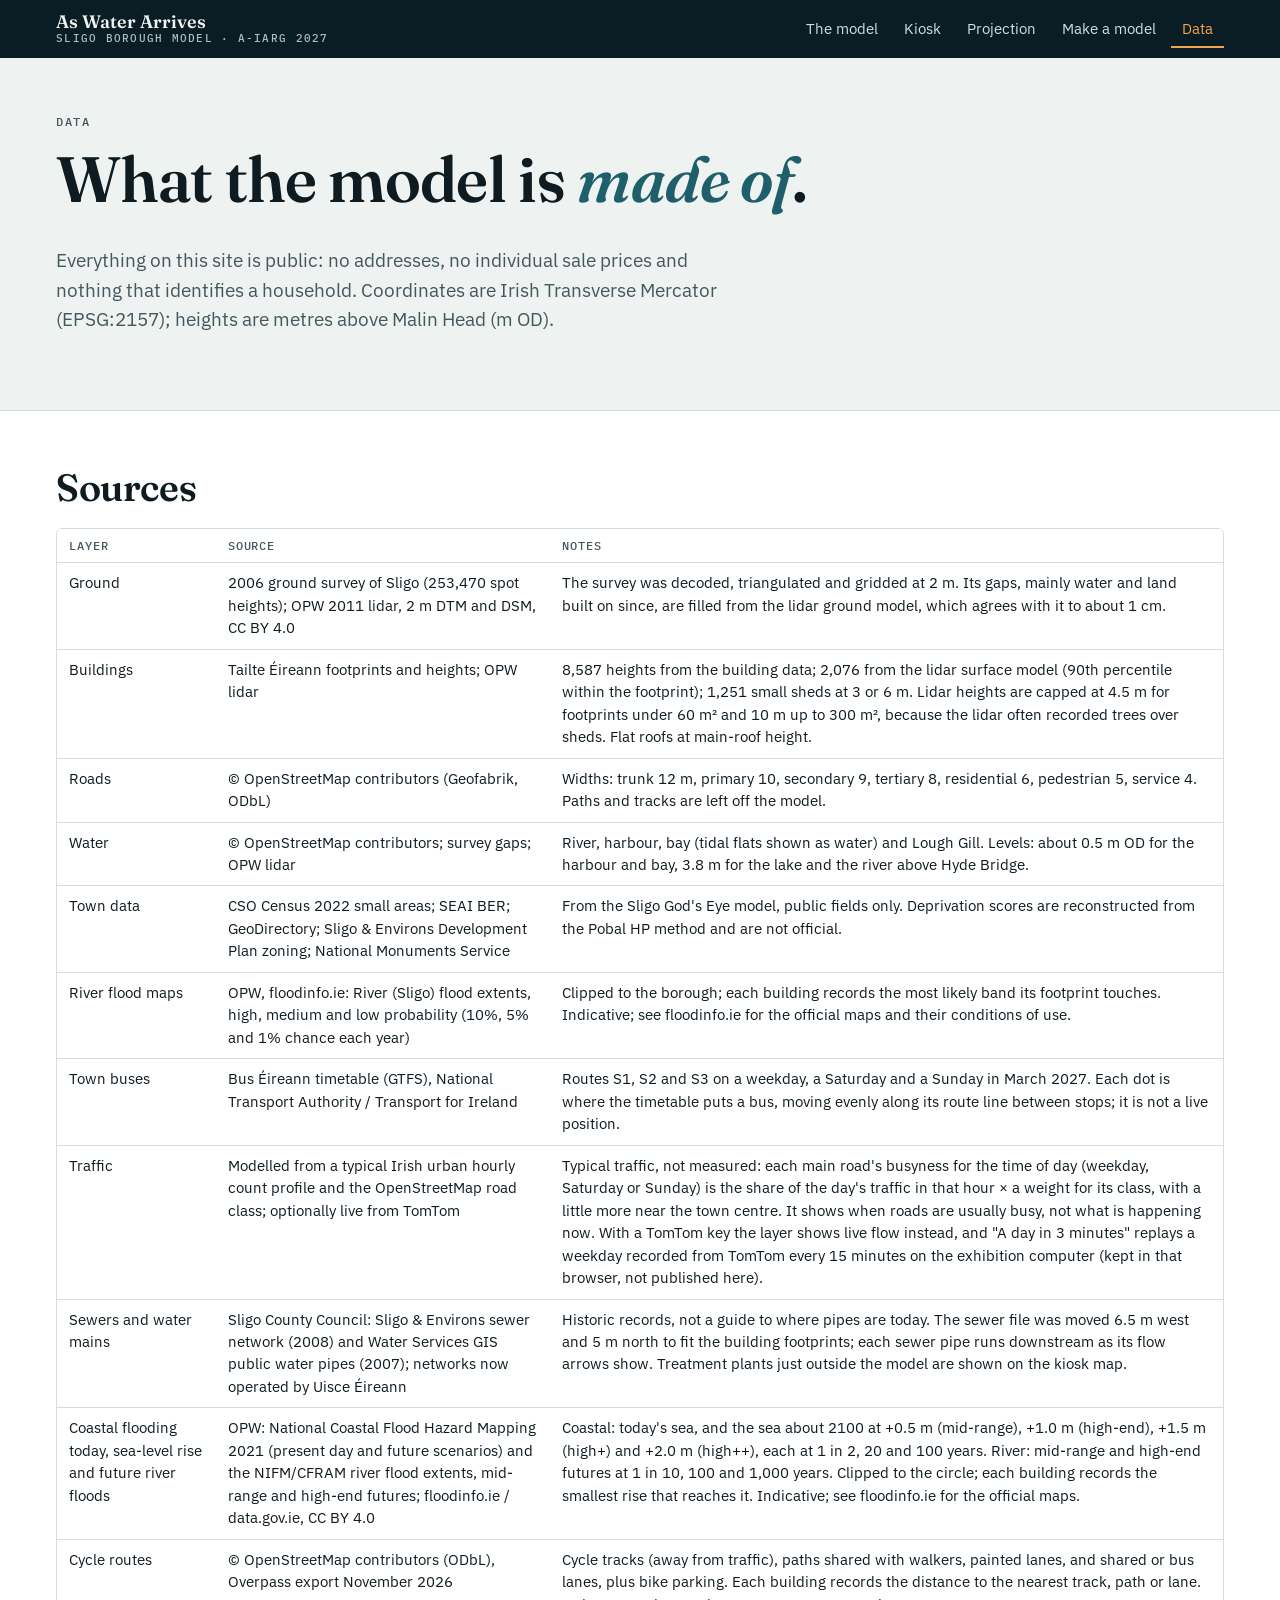
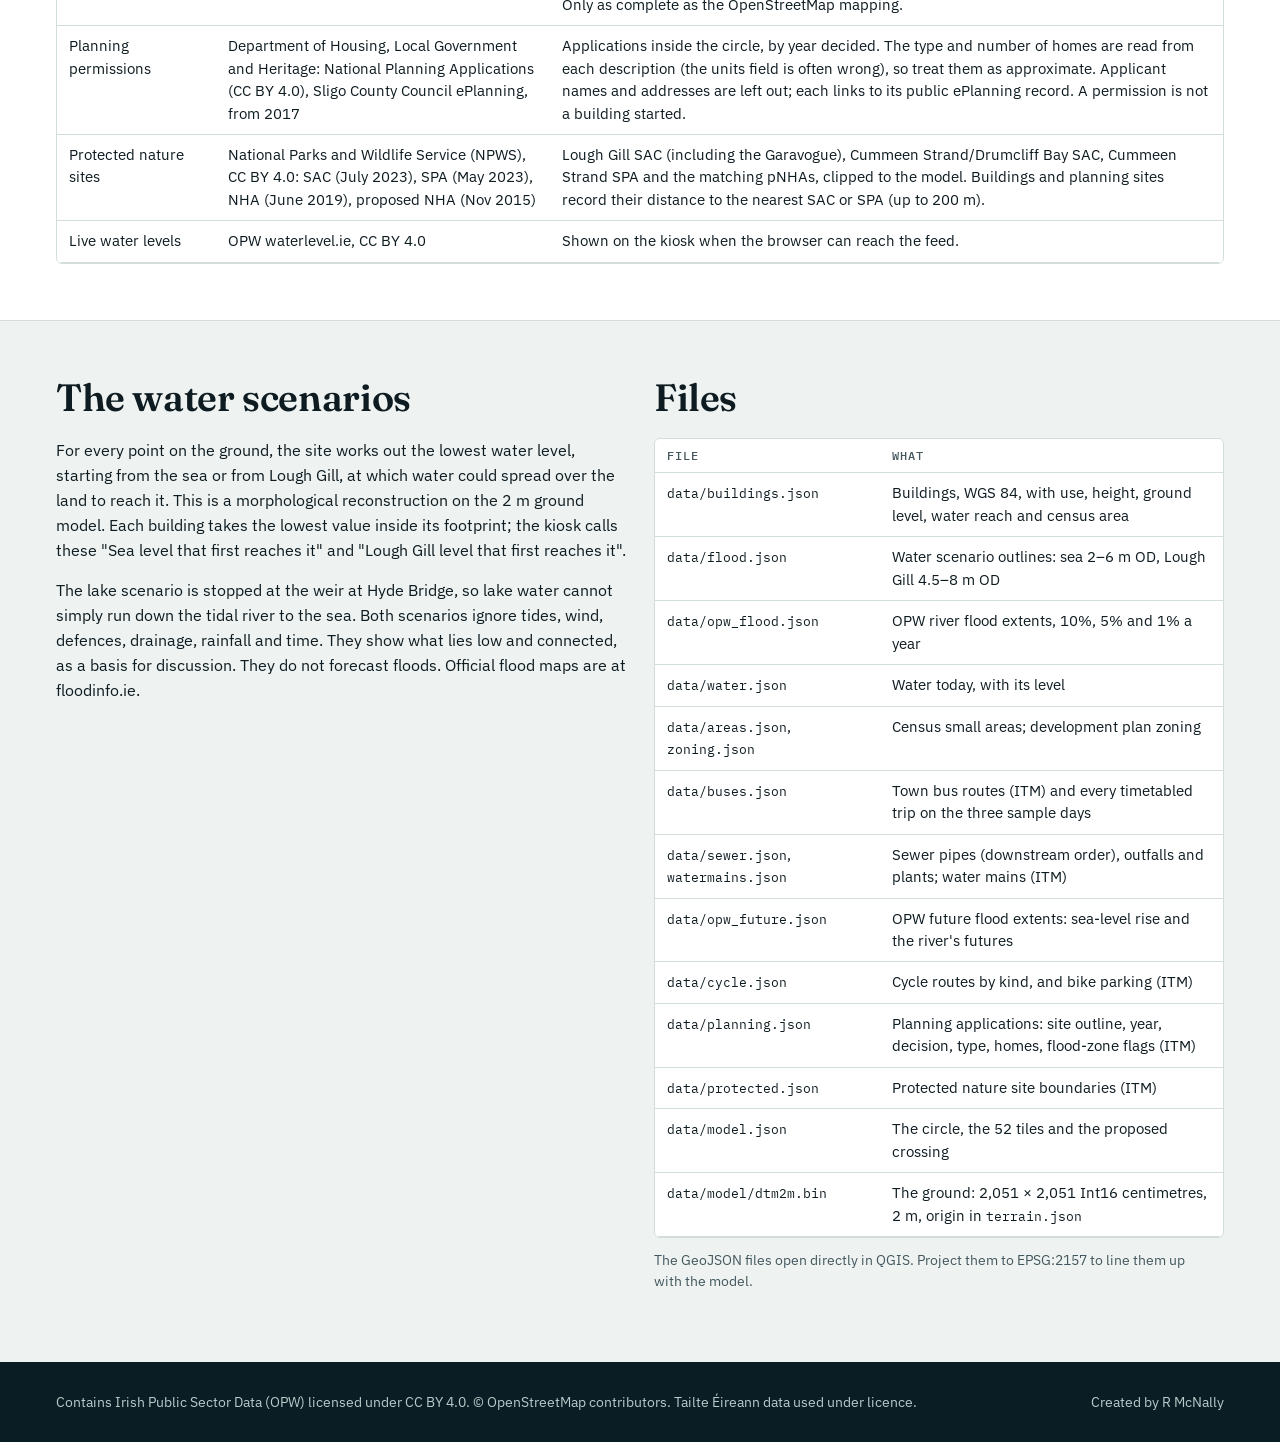
==== data.html @ e52ca4b4 "Protected nature sites (NPWS SAC, SPA, pNHA) on the kiosk and projector Buildings and planning sites" ====
<!doctype html>
<html lang="en">
<head>
<meta charset="utf-8">
<meta name="viewport" content="width=device-width,initial-scale=1,viewport-fit=cover">
<title>Data · As Water Arrives</title>
<meta name="description" content="Where the Sligo borough model's ground, buildings, roads, water and town data come from, how they were processed, and the files to use in QGIS.">
<link rel="preconnect" href="https://fonts.googleapis.com">
<link rel="preconnect" href="https://fonts.gstatic.com" crossorigin>
<link rel="stylesheet" href="https://fonts.googleapis.com/css2?family=Fraunces:ital,opsz,wght@0,9..144,500;0,9..144,600;1,9..144,500&family=IBM+Plex+Sans:wght@400;500;600&family=IBM+Plex+Mono:wght@400;500&display=swap">
<link rel="stylesheet" href="css/site.css">
<style>
  table { border-collapse: collapse; width: 100%; font-size: 14.5px; background: var(--paper) }
  th, td { text-align: left; padding: 9px 12px; border-bottom: 1px solid var(--line); vertical-align: top }
  th { font: 500 11.5px var(--f-mono); letter-spacing: .08em; text-transform: uppercase; color: var(--ink-2) }
  td code { font: 13px var(--f-mono) }
  .tbl { overflow-x: auto; border: 1px solid var(--line); border-radius: 6px }
</style>
</head>
<body>
<header class="top">
  <div class="wrap">
    <a class="brand" href="index.html"><b>As Water Arrives</b><span>Sligo borough model · A-IARG 2027</span></a>
    <nav aria-label="Pages"><a href="index.html">The model</a><a href="kiosk.html">Kiosk</a><a href="project.html">Projection</a><a href="model.html">Make a model</a><a href="data.html" aria-current="page">Data</a></nav>
  </div>
</header>
<main>
<section>
  <div class="wrap">
    <div class="eyebrow">Data</div>
    <h1>What the model is <em>made of</em>.</h1>
    <p class="lede">Everything on this site is public: no addresses, no individual sale prices and nothing that identifies a household. Coordinates are Irish Transverse Mercator (EPSG:2157); heights are metres above Malin Head (m OD).</p>
  </div>
</section>
<section class="alt">
  <div class="wrap">
    <h2>Sources</h2>
    <div class="tbl"><table>
      <tr><th>Layer</th><th>Source</th><th>Notes</th></tr>
      <tr><td>Ground</td><td>2006 ground survey of Sligo (253,470 spot heights); OPW 2011 lidar, 2 m DTM and DSM, CC BY 4.0</td><td>The survey was decoded, triangulated and gridded at 2 m. Its gaps, mainly water and land built on since, are filled from the lidar ground model, which agrees with it to about 1 cm.</td></tr>
      <tr><td>Buildings</td><td>Tailte Éireann footprints and heights; OPW lidar</td><td>8,587 heights from the building data; 2,076 from the lidar surface model (90th percentile within the footprint); 1,251 small sheds at 3 or 6 m. Lidar heights are capped at 4.5 m for footprints under 60 m² and 10 m up to 300 m², because the lidar often recorded trees over sheds. Flat roofs at main-roof height.</td></tr>
      <tr><td>Roads</td><td>© OpenStreetMap contributors (Geofabrik, ODbL)</td><td>Widths: trunk 12 m, primary 10, secondary 9, tertiary 8, residential 6, pedestrian 5, service 4. Paths and tracks are left off the model.</td></tr>
      <tr><td>Water</td><td>© OpenStreetMap contributors; survey gaps; OPW lidar</td><td>River, harbour, bay (tidal flats shown as water) and Lough Gill. Levels: about 0.5 m OD for the harbour and bay, 3.8 m for the lake and the river above Hyde Bridge.</td></tr>
      <tr><td>Town data</td><td>CSO Census 2022 small areas; SEAI BER; GeoDirectory; Sligo &amp; Environs Development Plan zoning; National Monuments Service</td><td>From the Sligo God's Eye model, public fields only. Deprivation scores are reconstructed from the Pobal HP method and are not official.</td></tr>
      <tr><td>River flood maps</td><td>OPW, floodinfo.ie: River (Sligo) flood extents, high, medium and low probability (10%, 5% and 1% chance each year)</td><td>Clipped to the borough; each building records the most likely band its footprint touches. Indicative; see floodinfo.ie for the official maps and their conditions of use.</td></tr>
      <tr><td>Town buses</td><td>Bus Éireann timetable (GTFS), National Transport Authority / Transport for Ireland</td><td>Routes S1, S2 and S3 on a weekday, a Saturday and a Sunday in March 2027. Each dot is where the timetable puts a bus, moving evenly along its route line between stops; it is not a live position.</td></tr>
      <tr><td>Traffic</td><td>Modelled from a typical Irish urban hourly count profile and the OpenStreetMap road class; optionally live from TomTom</td><td>Typical traffic, not measured: each main road's busyness for the time of day (weekday, Saturday or Sunday) is the share of the day's traffic in that hour × a weight for its class, with a little more near the town centre. It shows when roads are usually busy, not what is happening now. With a TomTom key the layer shows live flow instead, and "A day in 3 minutes" replays a weekday recorded from TomTom every 15 minutes on the exhibition computer (kept in that browser, not published here).</td></tr>
      <tr><td>Sewers and water mains</td><td>Sligo County Council: Sligo &amp; Environs sewer network (2008) and Water Services GIS public water pipes (2007); networks now operated by Uisce Éireann</td><td>Historic records, not a guide to where pipes are today. The sewer file was moved 6.5 m west and 5 m north to fit the building footprints; each sewer pipe runs downstream as its flow arrows show. Treatment plants just outside the model are shown on the kiosk map.</td></tr>
      <tr><td>Coastal flooding today, sea-level rise and future river floods</td><td>OPW: National Coastal Flood Hazard Mapping 2021 (present day and future scenarios) and the NIFM/CFRAM river flood extents, mid-range and high-end futures; floodinfo.ie / data.gov.ie, CC BY 4.0</td><td>Coastal: today's sea, and the sea about 2100 at +0.5 m (mid-range), +1.0 m (high-end), +1.5 m (high+) and +2.0 m (high++), each at 1 in 2, 20 and 100 years. River: mid-range and high-end futures at 1 in 10, 100 and 1,000 years. Clipped to the circle; each building records the smallest rise that reaches it. Indicative; see floodinfo.ie for the official maps.</td></tr>
      <tr><td>Cycle routes</td><td>© OpenStreetMap contributors (ODbL), Overpass export November 2026</td><td>Cycle tracks (away from traffic), paths shared with walkers, painted lanes, and shared or bus lanes, plus bike parking. Each building records the distance to the nearest track, path or lane. Only as complete as the OpenStreetMap mapping.</td></tr>
      <tr><td>Planning permissions</td><td>Department of Housing, Local Government and Heritage: National Planning Applications (CC BY 4.0), Sligo County Council ePlanning, from 2017</td><td>Applications inside the circle, by year decided. The type and number of homes are read from each description (the units field is often wrong), so treat them as approximate. Applicant names and addresses are left out; each links to its public ePlanning record. A permission is not a building started.</td></tr>
      <tr><td>Protected nature sites</td><td>National Parks and Wildlife Service (NPWS), CC BY 4.0: SAC (July 2023), SPA (May 2023), NHA (June 2019), proposed NHA (Nov 2015)</td><td>Lough Gill SAC (including the Garavogue), Cummeen Strand/Drumcliff Bay SAC, Cummeen Strand SPA and the matching pNHAs, clipped to the model. Buildings and planning sites record their distance to the nearest SAC or SPA (up to 200 m).</td></tr>
      <tr><td>Live water levels</td><td>OPW waterlevel.ie, CC BY 4.0</td><td>Shown on the kiosk when the browser can reach the feed.</td></tr>
    </table></div>
  </div>
</section>
<section>
  <div class="wrap grid2">
    <div>
      <h2>The water scenarios</h2>
      <p>For every point on the ground, the site works out the lowest water level, starting from the sea or from Lough Gill, at which water could spread over the land to reach it. This is a morphological reconstruction on the 2 m ground model. Each building takes the lowest value inside its footprint; the kiosk calls these "Sea level that first reaches it" and "Lough Gill level that first reaches it".</p>
      <p>The lake scenario is stopped at the weir at Hyde Bridge, so lake water cannot simply run down the tidal river to the sea. Both scenarios ignore tides, wind, defences, drainage, rainfall and time. They show what lies low and connected, as a basis for discussion. They do not forecast floods. Official flood maps are at floodinfo.ie.</p>
    </div>
    <div>
      <h2>Files</h2>
      <div class="tbl"><table>
        <tr><th>File</th><th>What</th></tr>
        <tr><td><code>data/buildings.json</code></td><td>Buildings, WGS 84, with use, height, ground level, water reach and census area</td></tr>
        <tr><td><code>data/flood.json</code></td><td>Water scenario outlines: sea 2–6 m OD, Lough Gill 4.5–8 m OD</td></tr>
        <tr><td><code>data/opw_flood.json</code></td><td>OPW river flood extents, 10%, 5% and 1% a year</td></tr>
        <tr><td><code>data/water.json</code></td><td>Water today, with its level</td></tr>
        <tr><td><code>data/areas.json</code>, <code>zoning.json</code></td><td>Census small areas; development plan zoning</td></tr>
        <tr><td><code>data/buses.json</code></td><td>Town bus routes (ITM) and every timetabled trip on the three sample days</td></tr>
        <tr><td><code>data/sewer.json</code>, <code>watermains.json</code></td><td>Sewer pipes (downstream order), outfalls and plants; water mains (ITM)</td></tr>
        <tr><td><code>data/opw_future.json</code></td><td>OPW future flood extents: sea-level rise and the river's futures</td></tr>
        <tr><td><code>data/cycle.json</code></td><td>Cycle routes by kind, and bike parking (ITM)</td></tr>
        <tr><td><code>data/planning.json</code></td><td>Planning applications: site outline, year, decision, type, homes, flood-zone flags (ITM)</td></tr>
        <tr><td><code>data/protected.json</code></td><td>Protected nature site boundaries (ITM)</td></tr>
        <tr><td><code>data/model.json</code></td><td>The circle, the 52 tiles and the proposed crossing</td></tr>
        <tr><td><code>data/model/dtm2m.bin</code></td><td>The ground: 2,051 × 2,051 Int16 centimetres, 2 m, origin in <code>terrain.json</code></td></tr>
      </table></div>
      <p class="note" style="margin-top:12px">The GeoJSON files open directly in QGIS. Project them to EPSG:2157 to line them up with the model.</p>
    </div>
  </div>
</section>
</main>
<footer class="foot"><div class="wrap"><span>Contains Irish Public Sector Data (OPW) licensed under CC BY 4.0. © OpenStreetMap contributors. Tailte Éireann data used under licence.</span><span>Created by R McNally</span></div></footer>
</body>
</html>
---- css/site.css ----
/* As Water Arrives · Sligo borough model — shared style for the public pages.
   Palette from the conference image: Atlantic water, foam, lichen on the cliff edge. */
:root {
  --deep: #0b1d24;        /* Atlantic, near black */
  --sea: #1f5f6b;         /* water */
  --sea-2: #2f8796;
  --foam: #eef3f2;        /* page */
  --paper: #ffffff;
  --ink: #0e1b20;
  --ink-2: #44575d;
  --line: #d3dedc;
  --lichen: #d9822b;      /* accent */
  --lichen-2: #f0a54a;
  --rock: #a8977f;
  --ok: #2f8a5a;
  --r: 4px;
  --f-head: "Fraunces", Georgia, "Times New Roman", serif;
  --f-body: "IBM Plex Sans", "Helvetica Neue", Arial, sans-serif;
  --f-mono: "IBM Plex Mono", ui-monospace, Menlo, Consolas, monospace;
  color-scheme: light;
}
* { box-sizing: border-box }
[hidden] { display: none !important }
html { -webkit-text-size-adjust: 100% }
body { margin: 0; background: var(--foam); color: var(--ink); font: 16px/1.55 var(--f-body) }
a { color: var(--sea) }
a:hover { color: var(--lichen) }
img { max-width: 100%; display: block }
:focus-visible { outline: 2px solid var(--lichen); outline-offset: 2px }
.wrap { max-width: 1200px; margin: 0 auto; padding: 0 max(16px, env(safe-area-inset-left)) }
h1, h2, h3 { font-family: var(--f-head); font-weight: 600; line-height: 1.12; letter-spacing: -.01em; text-wrap: balance; margin: 0 0 .5em }
h1 { font-size: clamp(34px, 5.4vw, 64px) }
h1 em, h2 em { font-style: italic; color: var(--sea) }
h2 { font-size: clamp(26px, 3.2vw, 38px) }
h3 { font-size: 21px }
p { margin: 0 0 1em; max-width: 68ch }
.eyebrow { font: 500 12px/1.4 var(--f-mono); letter-spacing: .14em; text-transform: uppercase; color: var(--ink-2); margin-bottom: 12px }
.mono { font-family: var(--f-mono) }
.dim { color: var(--ink-2) }

/* top bar */
header.top { background: var(--deep); color: var(--foam); position: sticky; top: 0; z-index: 20 }
header.top .wrap { display: flex; align-items: center; gap: 20px; min-height: 58px; flex-wrap: wrap }
.brand { color: var(--foam); text-decoration: none; display: flex; flex-direction: column; line-height: 1.15; padding: 8px 0 }
.brand b { font: 600 18px/1.1 var(--f-head) }
.brand span { font: 500 10.5px/1.3 var(--f-mono); letter-spacing: .12em; text-transform: uppercase; color: #9fc3c6 }
header.top nav { margin-left: auto; display: flex; gap: 4px; flex-wrap: wrap }
header.top nav a { color: #cfe0df; text-decoration: none; font-size: 14.5px; padding: 8px 11px; border-radius: var(--r) }
header.top nav a:hover { color: #fff; background: rgba(255,255,255,.07) }
header.top nav a[aria-current="page"] { color: var(--lichen-2); box-shadow: inset 0 -2px 0 var(--lichen-2); border-radius: 0 }

/* sections */
section { padding: 56px 0 }
section.alt { background: var(--paper); border-top: 1px solid var(--line); border-bottom: 1px solid var(--line) }
.lede { font-size: 19px; color: var(--ink-2); max-width: 62ch }
.grid2 { display: grid; grid-template-columns: repeat(auto-fit, minmax(min(100%, 320px), 1fr)); gap: 28px }
.grid3 { display: grid; grid-template-columns: repeat(auto-fit, minmax(min(100%, 260px), 1fr)); gap: 20px }
.card { background: var(--paper); border: 1px solid var(--line); border-radius: 6px; padding: 22px; display: flex; flex-direction: column; gap: 8px }
.card h3 { margin: 0 }
.card .go { margin-top: auto; font-weight: 600; text-decoration: none }
.card .num { font: 500 12px var(--f-mono); color: var(--lichen); letter-spacing: .1em }
dl.spec { display: grid; grid-template-columns: max-content 1fr; gap: 6px 16px; margin: 0; font-size: 14.5px }
dl.spec dt { color: var(--ink-2); font: 500 12px/1.9 var(--f-mono); text-transform: uppercase; letter-spacing: .08em }
dl.spec dd { margin: 0 }
.note { font-size: 13.5px; color: var(--ink-2) }
.btn { display: inline-flex; align-items: center; gap: 8px; border: 1px solid var(--line); background: var(--paper); color: var(--ink); padding: 9px 16px; border-radius: var(--r); font: 600 14.5px var(--f-body); cursor: pointer; text-decoration: none }
.btn:hover { border-color: var(--sea) }
.btn.primary { background: var(--sea); border-color: var(--sea); color: #fff }
.btn.primary:hover { background: var(--deep) }
.btn:disabled { opacity: .5; cursor: progress }
.btn.sm { padding: 6px 11px; font-size: 13.5px }
label.row, .row { display: flex; align-items: center; gap: 10px; flex-wrap: wrap }
label.row:has(> input[type=checkbox]) { flex-wrap: nowrap; align-items: flex-start }
label.row > input[type=checkbox] { flex: none; margin-top: 3px }
select, input[type=number], input[type=text] { font: 15px var(--f-body); padding: 7px 9px; border: 1px solid var(--line); border-radius: var(--r); background: #fff; color: var(--ink); min-width: 0 }
input[type=range] { accent-color: var(--sea); width: 100% }
input[type=checkbox] { accent-color: var(--sea); width: 17px; height: 17px }

/* hero on the start page */
.hero { position: relative; color: #fff; background: var(--deep) }
.hero .img { position: absolute; inset: 0; background: url(../img/atlantic-edge.jpg) center 40%/cover; opacity: .55 }
.hero .shade { position: absolute; inset: 0; background: linear-gradient(180deg, rgba(11,29,36,.15), rgba(11,29,36,.88) 78%) }
.hero .wrap { position: relative; padding-top: 120px; padding-bottom: 54px }
.hero h1 { color: #fff; max-width: 16ch }
.hero h1 em { color: var(--lichen-2) }
.hero .lede { color: #d9e6e5 }
.hero .eyebrow { color: #b9d3d3 }
.hero .meta { display: flex; gap: 26px; flex-wrap: wrap; margin-top: 26px; font: 500 13px/1.5 var(--f-mono); letter-spacing: .06em; text-transform: uppercase; color: #cfe0df }
.hero .meta b { display: block; color: #fff; font: 600 20px/1.3 var(--f-head); letter-spacing: 0; text-transform: none }

/* model ring graphic */
.ring { width: 100%; aspect-ratio: 1; border-radius: 50%; background: radial-gradient(circle at 50% 50%, #fff 0 58%, transparent 58.4%), conic-gradient(var(--sea) 0 25%, var(--sea-2) 0 50%, var(--sea) 0 75%, var(--sea-2) 0); }

footer.foot { background: var(--deep); color: #b6cccb; font-size: 13.5px; padding: 30px 0 calc(30px + env(safe-area-inset-bottom)) }
footer.foot a { color: #e3eeed }
footer.foot .wrap { display: flex; gap: 24px; flex-wrap: wrap; justify-content: space-between }

/* tool pages */
.tool { display: grid; grid-template-columns: minmax(0, 1fr) 380px; gap: 22px; align-items: start; padding: 22px 0 40px }
.panel { background: var(--paper); border: 1px solid var(--line); border-radius: 6px; padding: 18px; display: flex; flex-direction: column; gap: 14px }
.panel h3 { font-size: 19px; margin: 0 }
.panel .grp { display: flex; flex-direction: column; gap: 8px; padding-bottom: 14px; border-bottom: 1px dashed var(--line) }
.panel .grp:last-child { border-bottom: 0; padding-bottom: 0 }
.panel .lab { font: 500 11.5px var(--f-mono); letter-spacing: .1em; text-transform: uppercase; color: var(--ink-2) }
.seg { display: flex; border: 1px solid var(--line); border-radius: var(--r); overflow: hidden; flex-wrap: wrap }
.seg button { flex: 1; border: 0; background: #fff; padding: 8px 10px; font: 500 14px var(--f-body); cursor: pointer; color: var(--ink-2); min-width: 0 }
.seg button[aria-pressed="true"] { background: var(--sea); color: #fff }
.mapbox { position: relative; border-radius: 6px; overflow: hidden; border: 1px solid var(--line); background: var(--deep); min-height: 560px; height: calc(100vh - 150px); max-height: 860px }
.mapbox #map { position: absolute; inset: 0 }
.status { font-size: 14px; color: var(--ink-2); min-height: 1.5em }
.status.err { color: #b3261e }
.prog { height: 6px; background: var(--line); border-radius: 3px; overflow: hidden }
.prog i { display: block; height: 100%; width: 0; background: var(--lichen); transition: width .2s }
@media (max-width: 900px) {
  .tool { grid-template-columns: minmax(0, 1fr) }
  .mapbox { height: 62vh; min-height: 380px }
}
@media (max-width: 640px) {
  header.top nav { margin-left: 0 }
  section { padding: 40px 0 }
  .hero .wrap { padding-top: 70px }
}
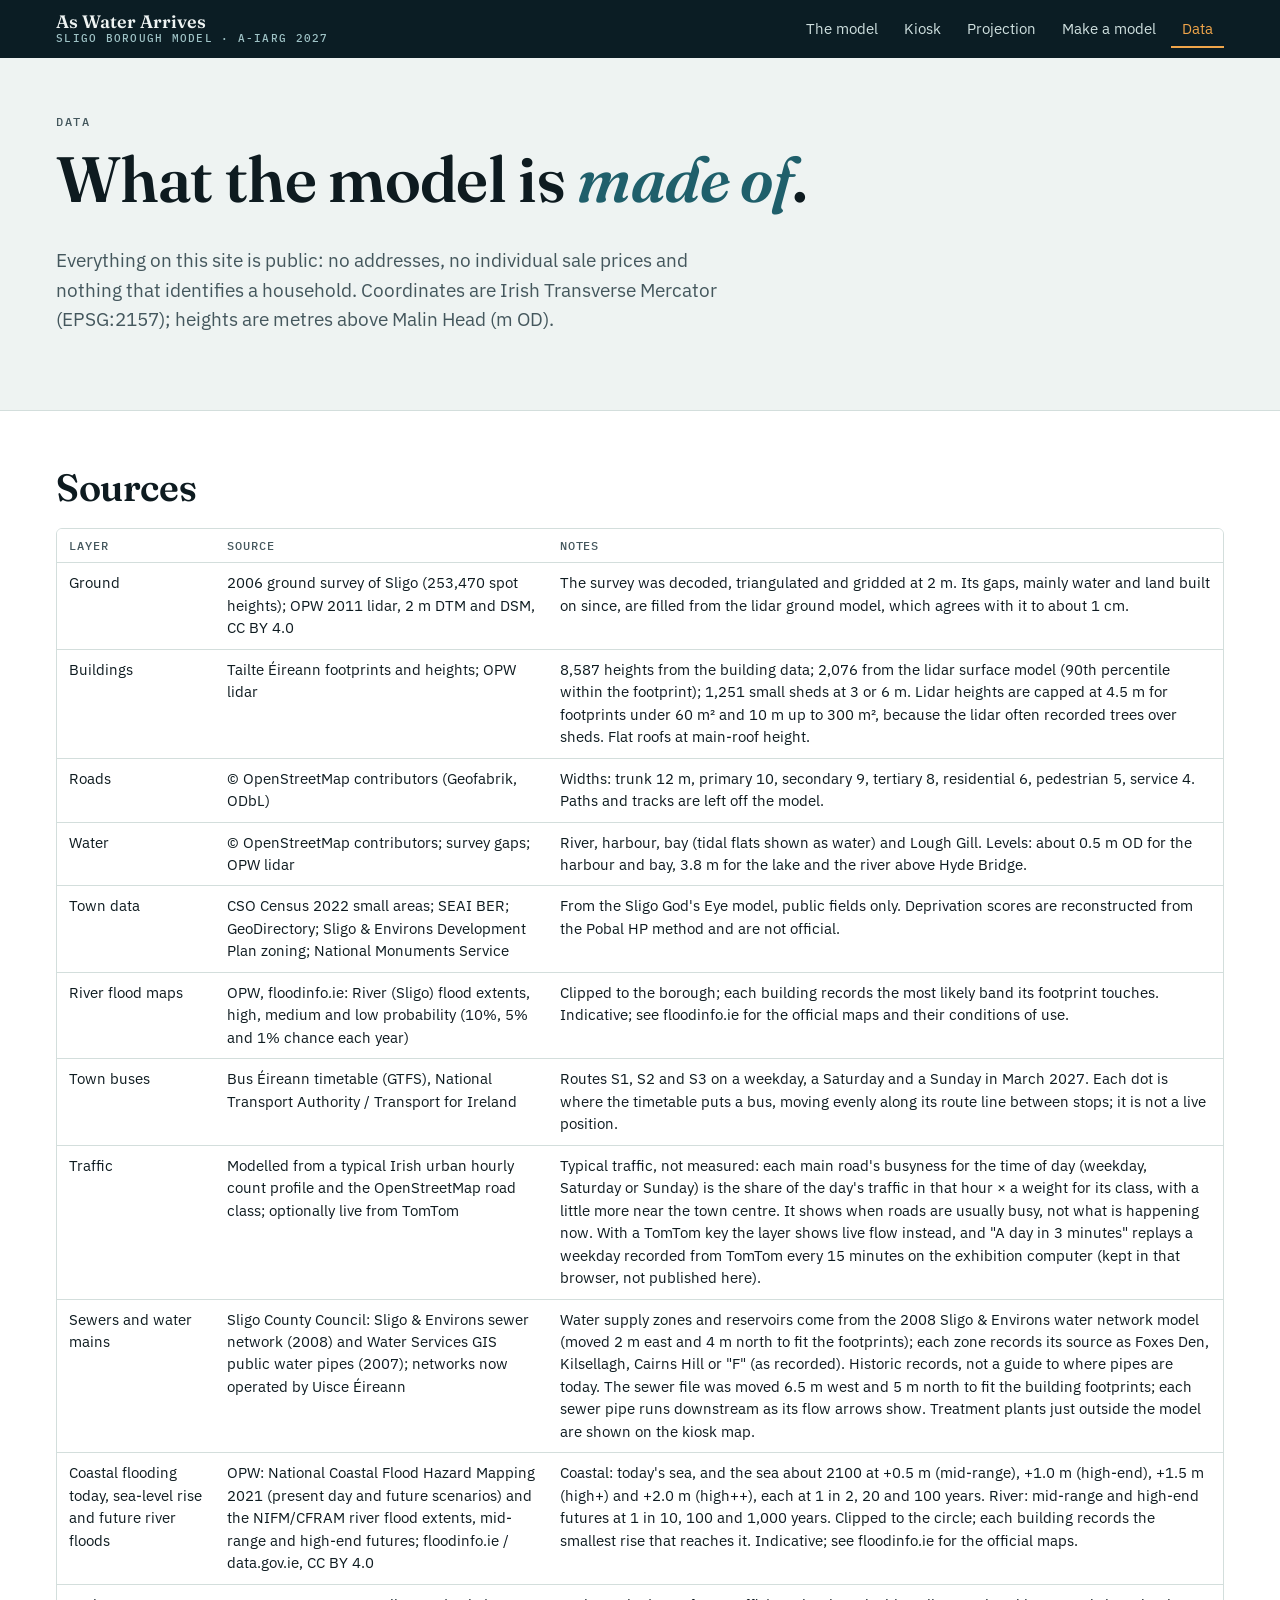
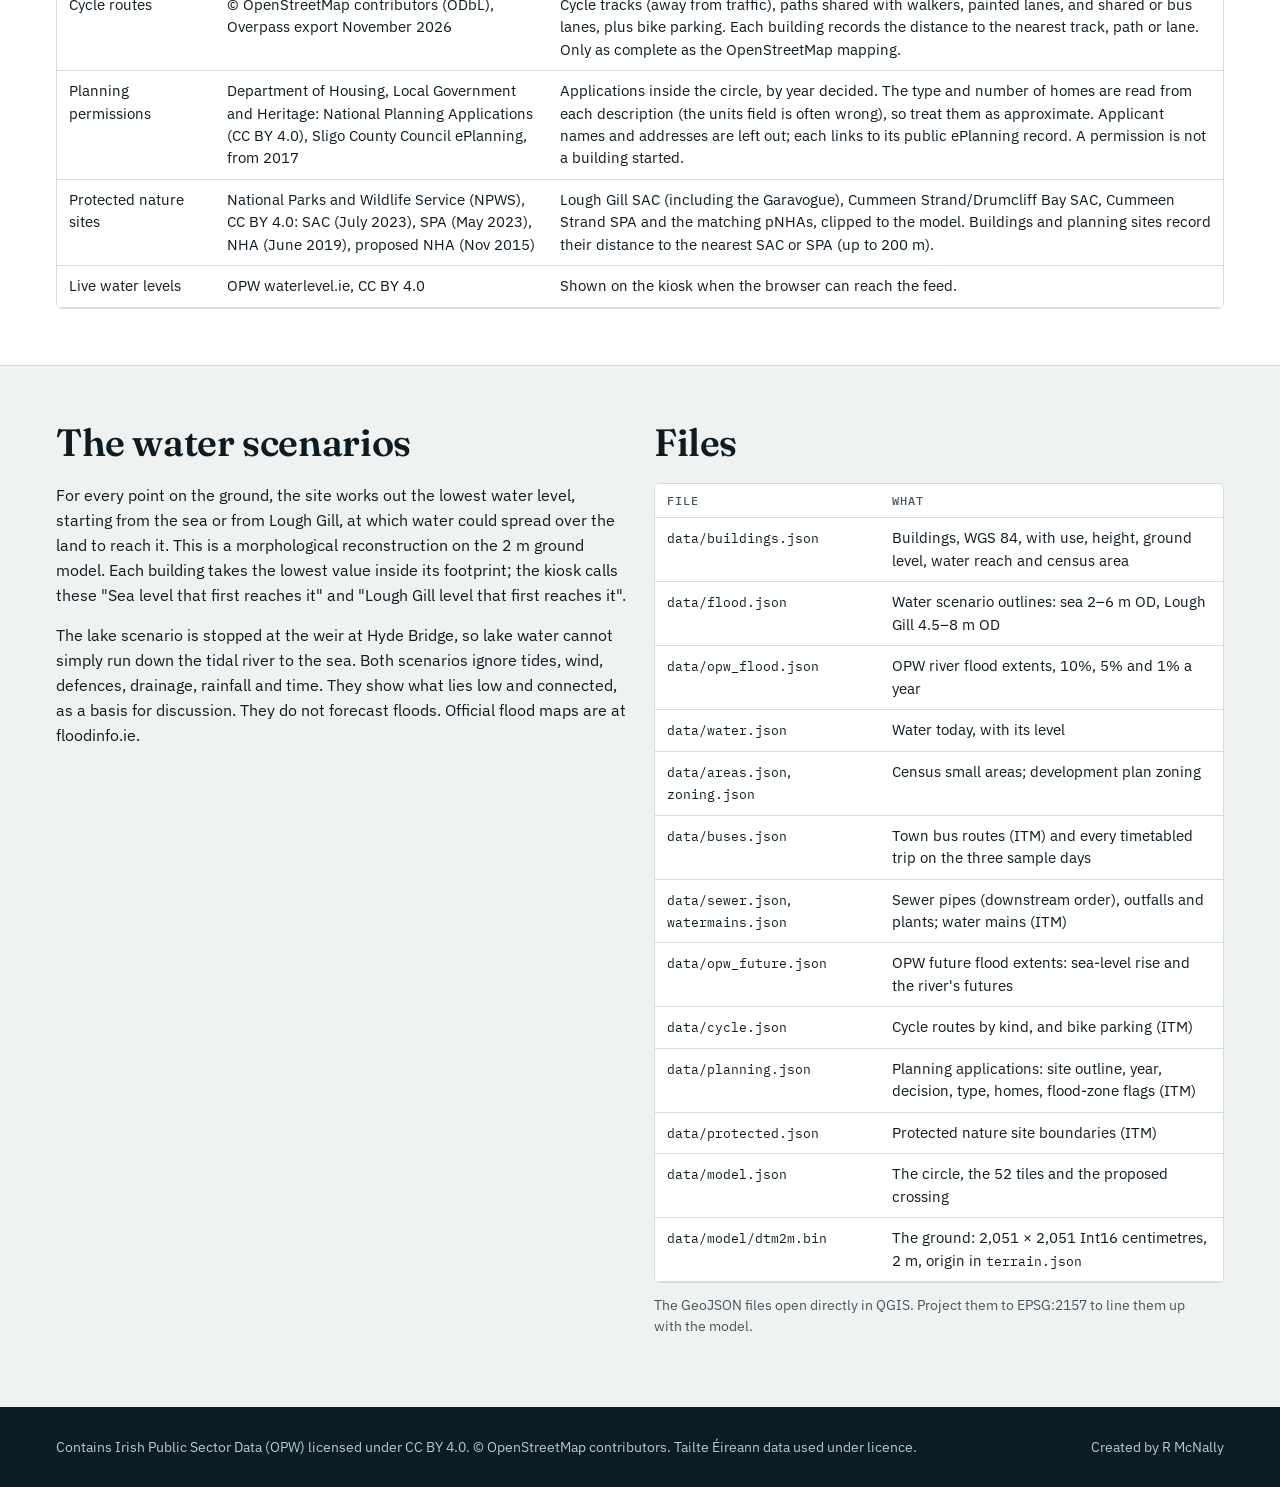
==== commit e7d80837: "Water mains: add the 2008 supply zones (by source) and reservoirs Co-Authored-By: Claude Opus 5.5 <n" ====
--- a/data.html
+++ b/data.html
@@ -45,7 +45,7 @@
       <tr><td>River flood maps</td><td>OPW, floodinfo.ie: River (Sligo) flood extents, high, medium and low probability (10%, 5% and 1% chance each year)</td><td>Clipped to the borough; each building records the most likely band its footprint touches. Indicative; see floodinfo.ie for the official maps and their conditions of use.</td></tr>
       <tr><td>Town buses</td><td>Bus Éireann timetable (GTFS), National Transport Authority / Transport for Ireland</td><td>Routes S1, S2 and S3 on a weekday, a Saturday and a Sunday in March 2027. Each dot is where the timetable puts a bus, moving evenly along its route line between stops; it is not a live position.</td></tr>
       <tr><td>Traffic</td><td>Modelled from a typical Irish urban hourly count profile and the OpenStreetMap road class; optionally live from TomTom</td><td>Typical traffic, not measured: each main road's busyness for the time of day (weekday, Saturday or Sunday) is the share of the day's traffic in that hour × a weight for its class, with a little more near the town centre. It shows when roads are usually busy, not what is happening now. With a TomTom key the layer shows live flow instead, and "A day in 3 minutes" replays a weekday recorded from TomTom every 15 minutes on the exhibition computer (kept in that browser, not published here).</td></tr>
-      <tr><td>Sewers and water mains</td><td>Sligo County Council: Sligo &amp; Environs sewer network (2008) and Water Services GIS public water pipes (2007); networks now operated by Uisce Éireann</td><td>Historic records, not a guide to where pipes are today. The sewer file was moved 6.5 m west and 5 m north to fit the building footprints; each sewer pipe runs downstream as its flow arrows show. Treatment plants just outside the model are shown on the kiosk map.</td></tr>
+      <tr><td>Sewers and water mains</td><td>Sligo County Council: Sligo &amp; Environs sewer network (2008) and Water Services GIS public water pipes (2007); networks now operated by Uisce Éireann</td><td>Water supply zones and reservoirs come from the 2008 Sligo &amp; Environs water network model (moved 2 m east and 4 m north to fit the footprints); each zone records its source as Foxes Den, Kilsellagh, Cairns Hill or "F" (as recorded). Historic records, not a guide to where pipes are today. The sewer file was moved 6.5 m west and 5 m north to fit the building footprints; each sewer pipe runs downstream as its flow arrows show. Treatment plants just outside the model are shown on the kiosk map.</td></tr>
       <tr><td>Coastal flooding today, sea-level rise and future river floods</td><td>OPW: National Coastal Flood Hazard Mapping 2021 (present day and future scenarios) and the NIFM/CFRAM river flood extents, mid-range and high-end futures; floodinfo.ie / data.gov.ie, CC BY 4.0</td><td>Coastal: today's sea, and the sea about 2100 at +0.5 m (mid-range), +1.0 m (high-end), +1.5 m (high+) and +2.0 m (high++), each at 1 in 2, 20 and 100 years. River: mid-range and high-end futures at 1 in 10, 100 and 1,000 years. Clipped to the circle; each building records the smallest rise that reaches it. Indicative; see floodinfo.ie for the official maps.</td></tr>
       <tr><td>Cycle routes</td><td>© OpenStreetMap contributors (ODbL), Overpass export November 2026</td><td>Cycle tracks (away from traffic), paths shared with walkers, painted lanes, and shared or bus lanes, plus bike parking. Each building records the distance to the nearest track, path or lane. Only as complete as the OpenStreetMap mapping.</td></tr>
       <tr><td>Planning permissions</td><td>Department of Housing, Local Government and Heritage: National Planning Applications (CC BY 4.0), Sligo County Council ePlanning, from 2017</td><td>Applications inside the circle, by year decided. The type and number of homes are read from each description (the units field is often wrong), so treat them as approximate. Applicant names and addresses are left out; each links to its public ePlanning record. A permission is not a building started.</td></tr>
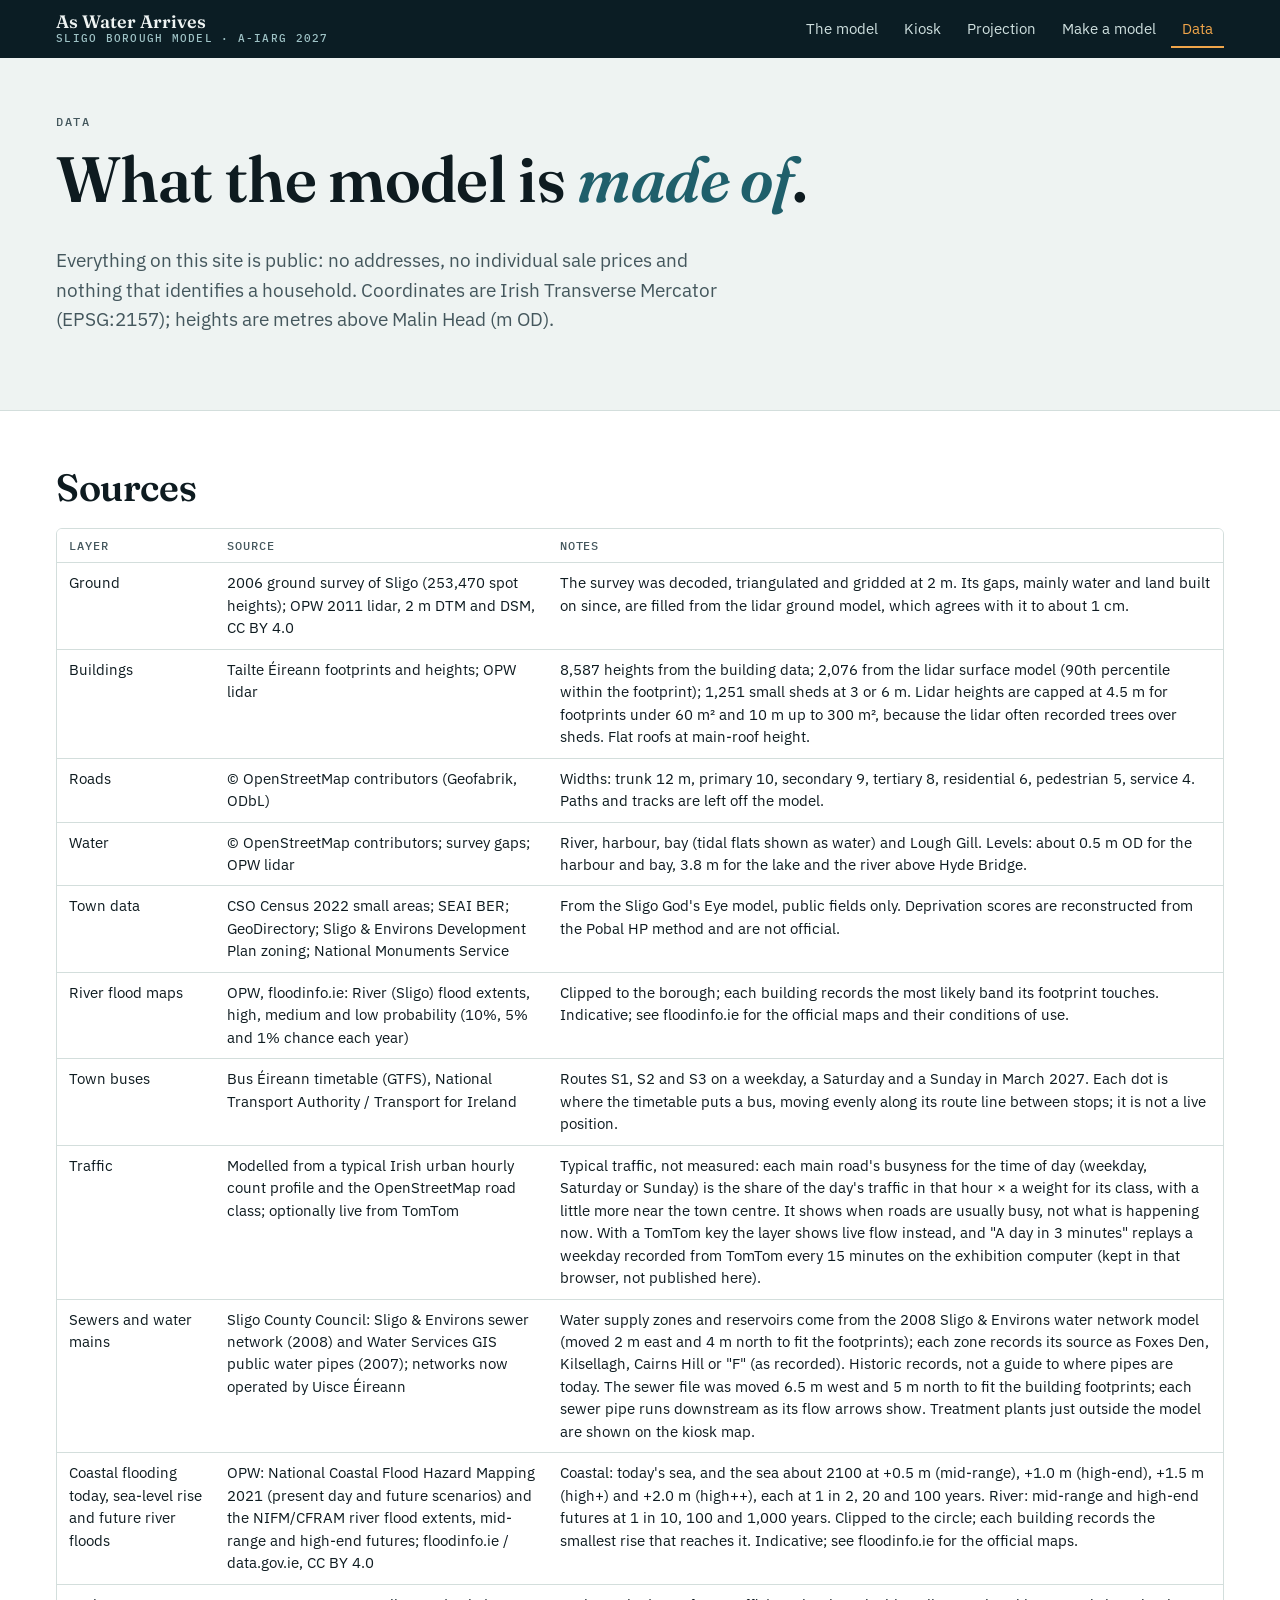
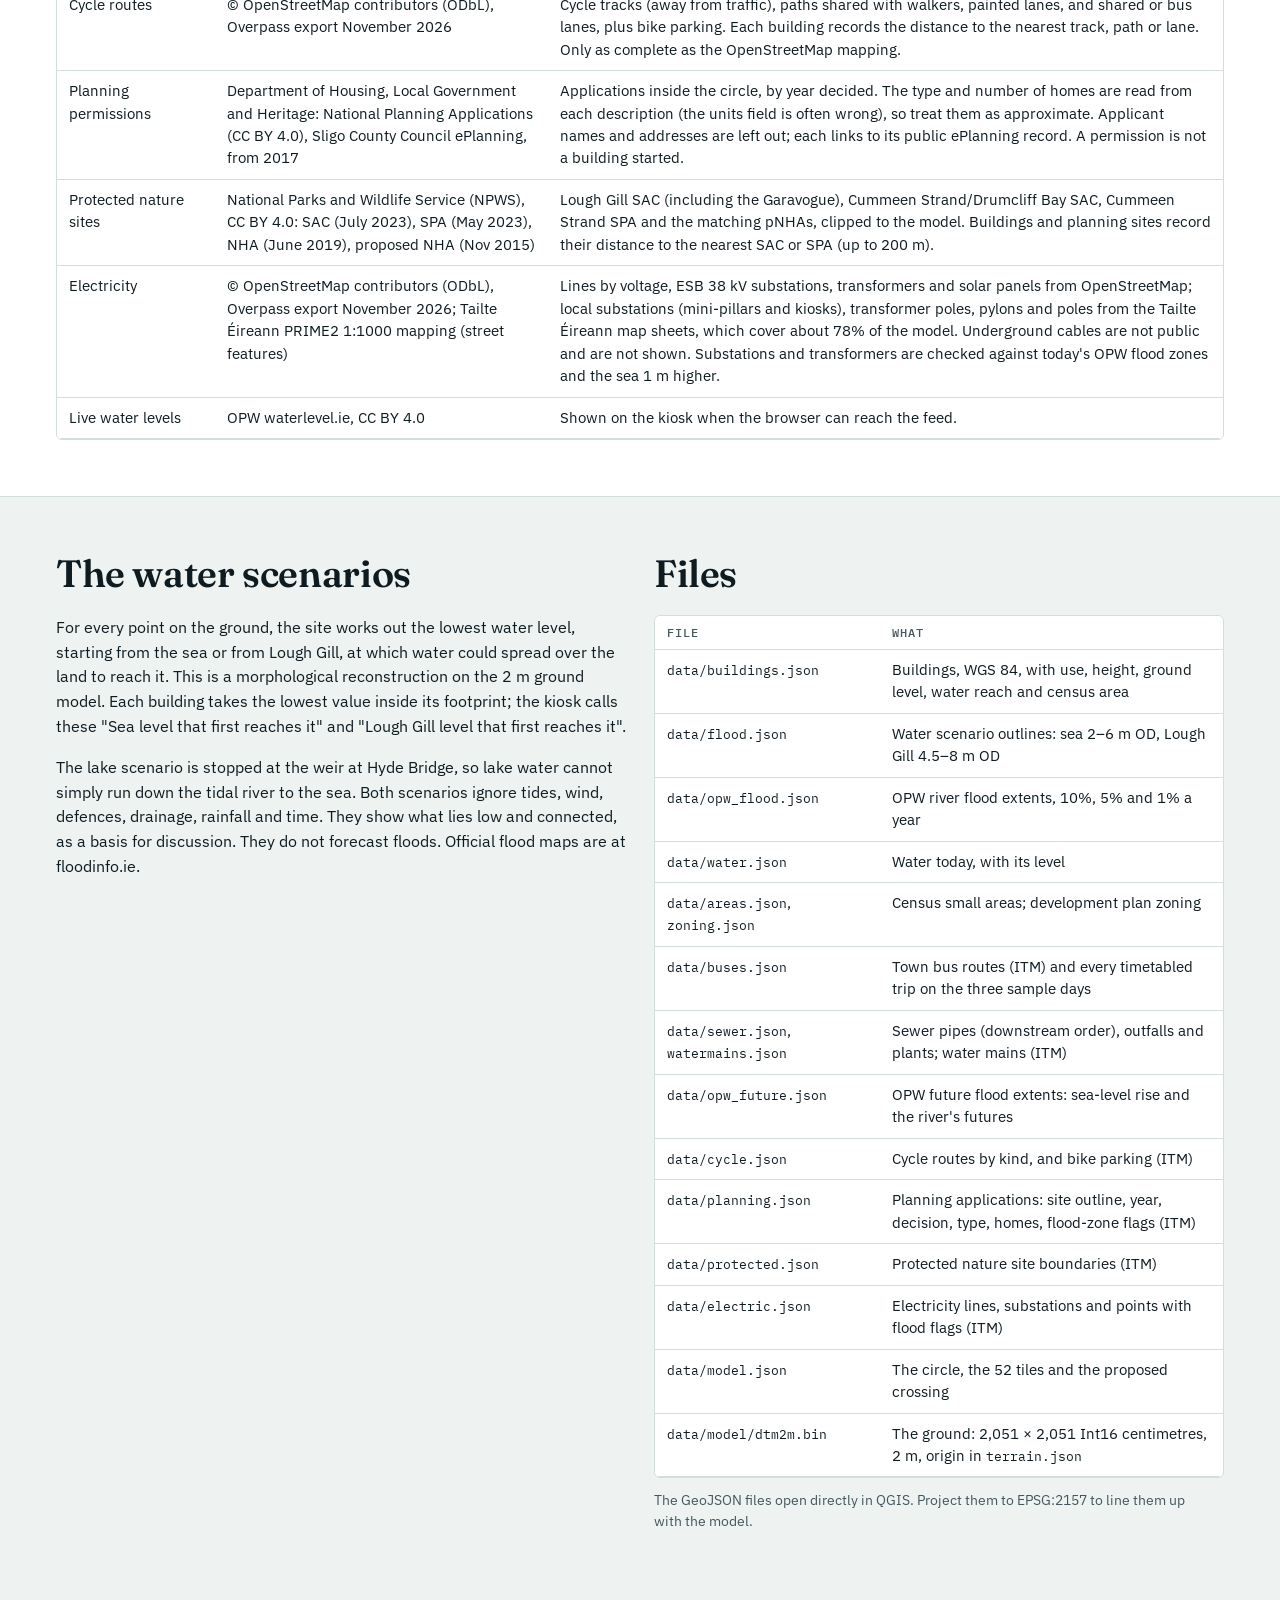
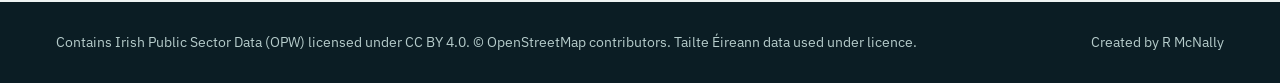
==== commit 78c8db35: "Electricity layer: OSM lines and ESB substations with PRIME2 local substations, poles and pylons Sub" ====
--- a/data.html
+++ b/data.html
@@ -50,6 +50,7 @@
       <tr><td>Cycle routes</td><td>© OpenStreetMap contributors (ODbL), Overpass export November 2026</td><td>Cycle tracks (away from traffic), paths shared with walkers, painted lanes, and shared or bus lanes, plus bike parking. Each building records the distance to the nearest track, path or lane. Only as complete as the OpenStreetMap mapping.</td></tr>
       <tr><td>Planning permissions</td><td>Department of Housing, Local Government and Heritage: National Planning Applications (CC BY 4.0), Sligo County Council ePlanning, from 2017</td><td>Applications inside the circle, by year decided. The type and number of homes are read from each description (the units field is often wrong), so treat them as approximate. Applicant names and addresses are left out; each links to its public ePlanning record. A permission is not a building started.</td></tr>
       <tr><td>Protected nature sites</td><td>National Parks and Wildlife Service (NPWS), CC BY 4.0: SAC (July 2023), SPA (May 2023), NHA (June 2019), proposed NHA (Nov 2015)</td><td>Lough Gill SAC (including the Garavogue), Cummeen Strand/Drumcliff Bay SAC, Cummeen Strand SPA and the matching pNHAs, clipped to the model. Buildings and planning sites record their distance to the nearest SAC or SPA (up to 200 m).</td></tr>
+      <tr><td>Electricity</td><td>© OpenStreetMap contributors (ODbL), Overpass export November 2026; Tailte Éireann PRIME2 1:1000 mapping (street features)</td><td>Lines by voltage, ESB 38 kV substations, transformers and solar panels from OpenStreetMap; local substations (mini-pillars and kiosks), transformer poles, pylons and poles from the Tailte Éireann map sheets, which cover about 78% of the model. Underground cables are not public and are not shown. Substations and transformers are checked against today's OPW flood zones and the sea 1 m higher.</td></tr>
       <tr><td>Live water levels</td><td>OPW waterlevel.ie, CC BY 4.0</td><td>Shown on the kiosk when the browser can reach the feed.</td></tr>
     </table></div>
   </div>
@@ -76,6 +77,7 @@
         <tr><td><code>data/cycle.json</code></td><td>Cycle routes by kind, and bike parking (ITM)</td></tr>
         <tr><td><code>data/planning.json</code></td><td>Planning applications: site outline, year, decision, type, homes, flood-zone flags (ITM)</td></tr>
         <tr><td><code>data/protected.json</code></td><td>Protected nature site boundaries (ITM)</td></tr>
+        <tr><td><code>data/electric.json</code></td><td>Electricity lines, substations and points with flood flags (ITM)</td></tr>
         <tr><td><code>data/model.json</code></td><td>The circle, the 52 tiles and the proposed crossing</td></tr>
         <tr><td><code>data/model/dtm2m.bin</code></td><td>The ground: 2,051 × 2,051 Int16 centimetres, 2 m, origin in <code>terrain.json</code></td></tr>
       </table></div>
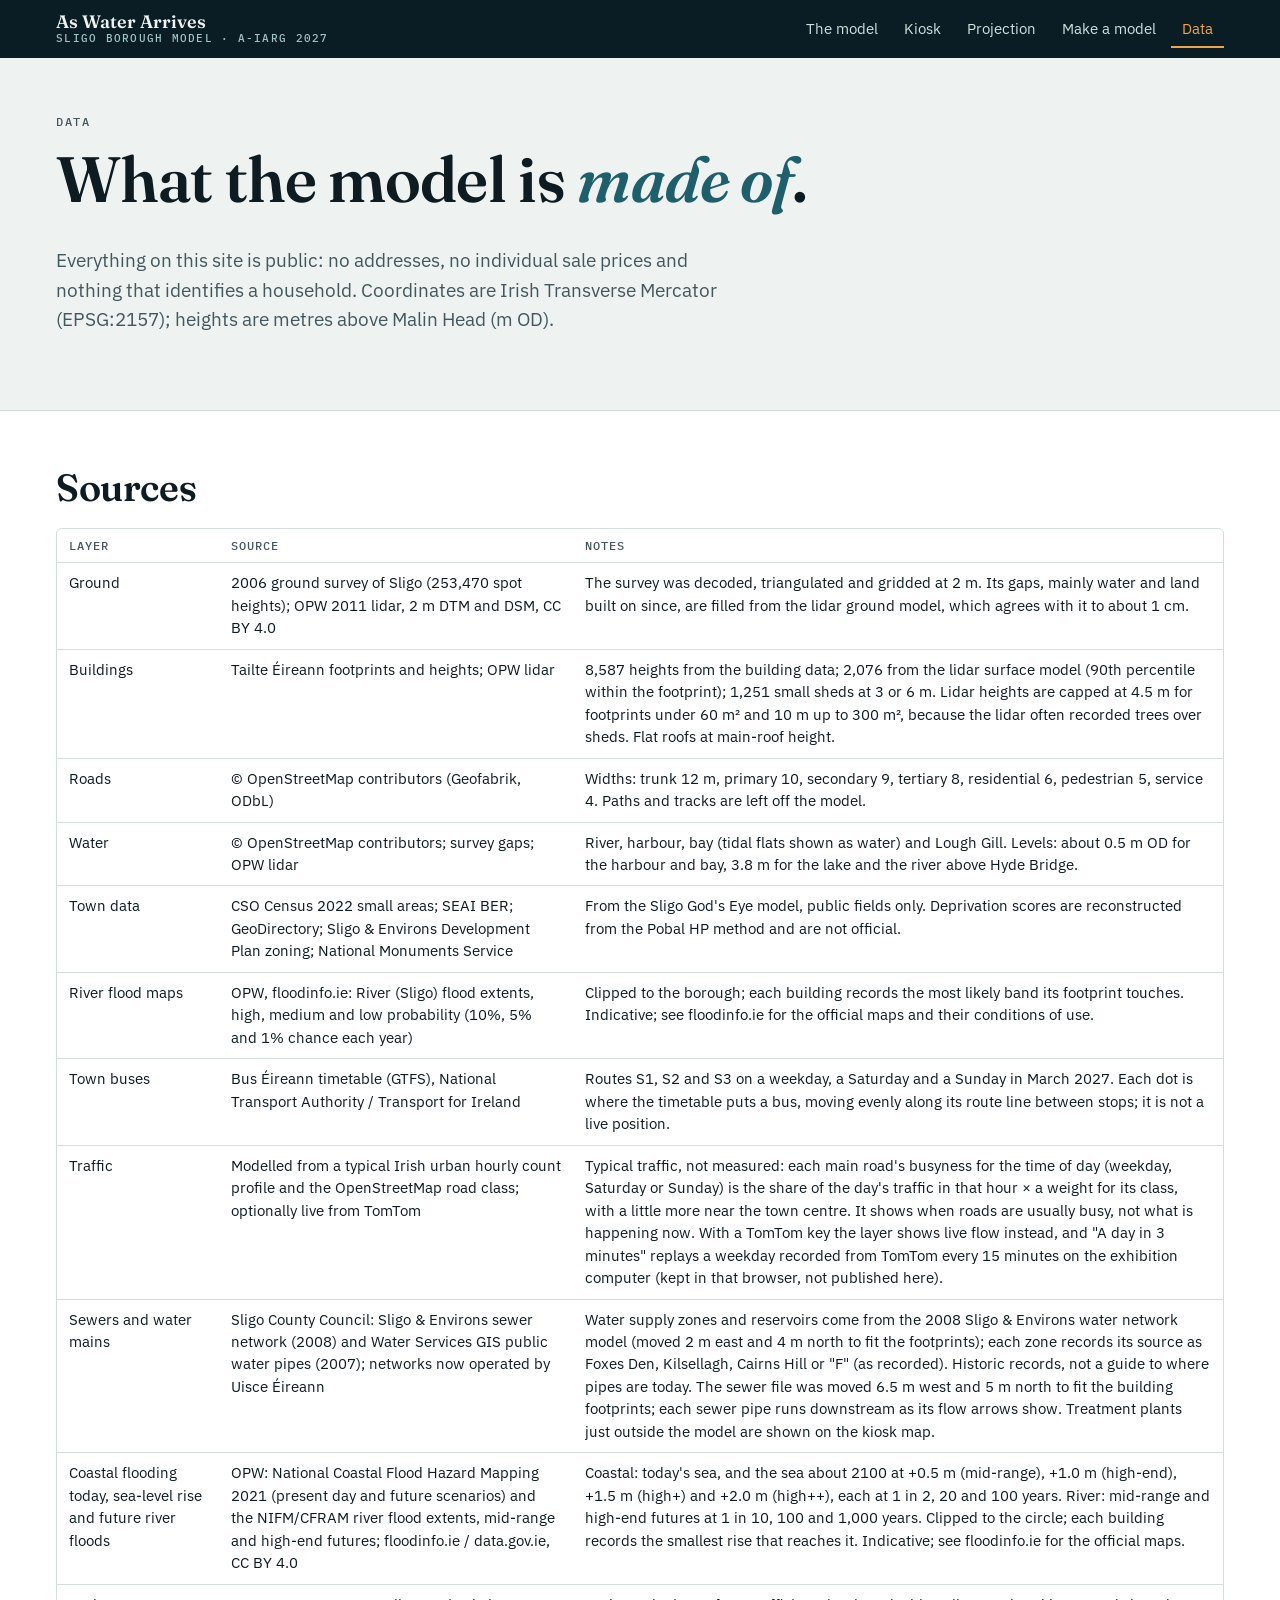
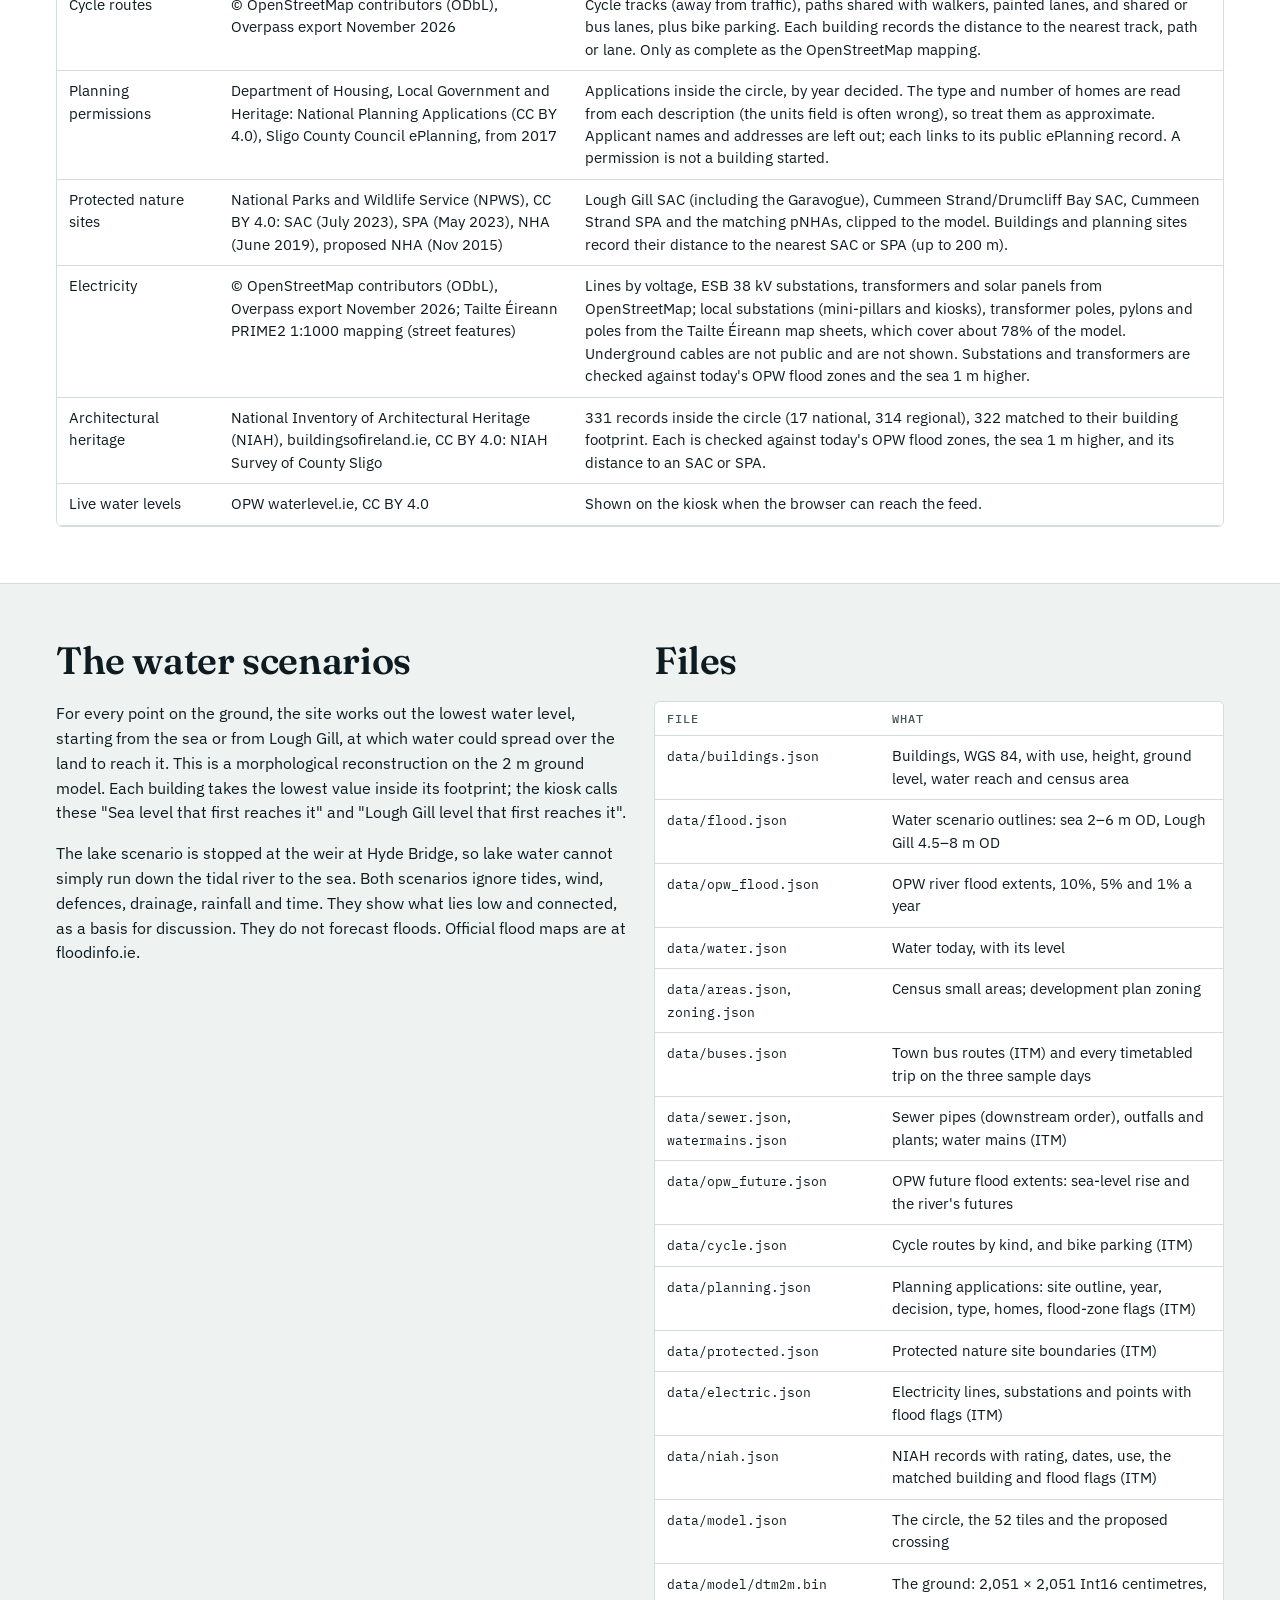
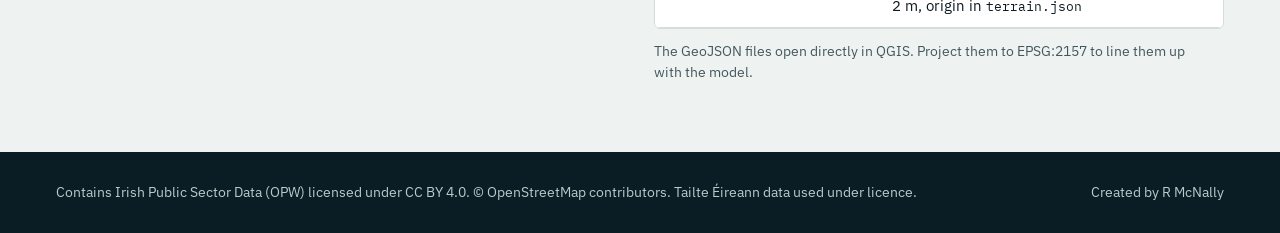
==== commit e1af1e23: "Architectural heritage (NIAH) layer with flood and SAC checks 331 NIAH buildings in the circle match" ====
--- a/data.html
+++ b/data.html
@@ -51,6 +51,7 @@
       <tr><td>Planning permissions</td><td>Department of Housing, Local Government and Heritage: National Planning Applications (CC BY 4.0), Sligo County Council ePlanning, from 2017</td><td>Applications inside the circle, by year decided. The type and number of homes are read from each description (the units field is often wrong), so treat them as approximate. Applicant names and addresses are left out; each links to its public ePlanning record. A permission is not a building started.</td></tr>
       <tr><td>Protected nature sites</td><td>National Parks and Wildlife Service (NPWS), CC BY 4.0: SAC (July 2023), SPA (May 2023), NHA (June 2019), proposed NHA (Nov 2015)</td><td>Lough Gill SAC (including the Garavogue), Cummeen Strand/Drumcliff Bay SAC, Cummeen Strand SPA and the matching pNHAs, clipped to the model. Buildings and planning sites record their distance to the nearest SAC or SPA (up to 200 m).</td></tr>
       <tr><td>Electricity</td><td>© OpenStreetMap contributors (ODbL), Overpass export November 2026; Tailte Éireann PRIME2 1:1000 mapping (street features)</td><td>Lines by voltage, ESB 38 kV substations, transformers and solar panels from OpenStreetMap; local substations (mini-pillars and kiosks), transformer poles, pylons and poles from the Tailte Éireann map sheets, which cover about 78% of the model. Underground cables are not public and are not shown. Substations and transformers are checked against today's OPW flood zones and the sea 1 m higher.</td></tr>
+      <tr><td>Architectural heritage</td><td>National Inventory of Architectural Heritage (NIAH), buildingsofireland.ie, CC BY 4.0: NIAH Survey of County Sligo</td><td>331 records inside the circle (17 national, 314 regional), 322 matched to their building footprint. Each is checked against today's OPW flood zones, the sea 1 m higher, and its distance to an SAC or SPA.</td></tr>
       <tr><td>Live water levels</td><td>OPW waterlevel.ie, CC BY 4.0</td><td>Shown on the kiosk when the browser can reach the feed.</td></tr>
     </table></div>
   </div>
@@ -78,6 +79,7 @@
         <tr><td><code>data/planning.json</code></td><td>Planning applications: site outline, year, decision, type, homes, flood-zone flags (ITM)</td></tr>
         <tr><td><code>data/protected.json</code></td><td>Protected nature site boundaries (ITM)</td></tr>
         <tr><td><code>data/electric.json</code></td><td>Electricity lines, substations and points with flood flags (ITM)</td></tr>
+        <tr><td><code>data/niah.json</code></td><td>NIAH records with rating, dates, use, the matched building and flood flags (ITM)</td></tr>
         <tr><td><code>data/model.json</code></td><td>The circle, the 52 tiles and the proposed crossing</td></tr>
         <tr><td><code>data/model/dtm2m.bin</code></td><td>The ground: 2,051 × 2,051 Int16 centimetres, 2 m, origin in <code>terrain.json</code></td></tr>
       </table></div>
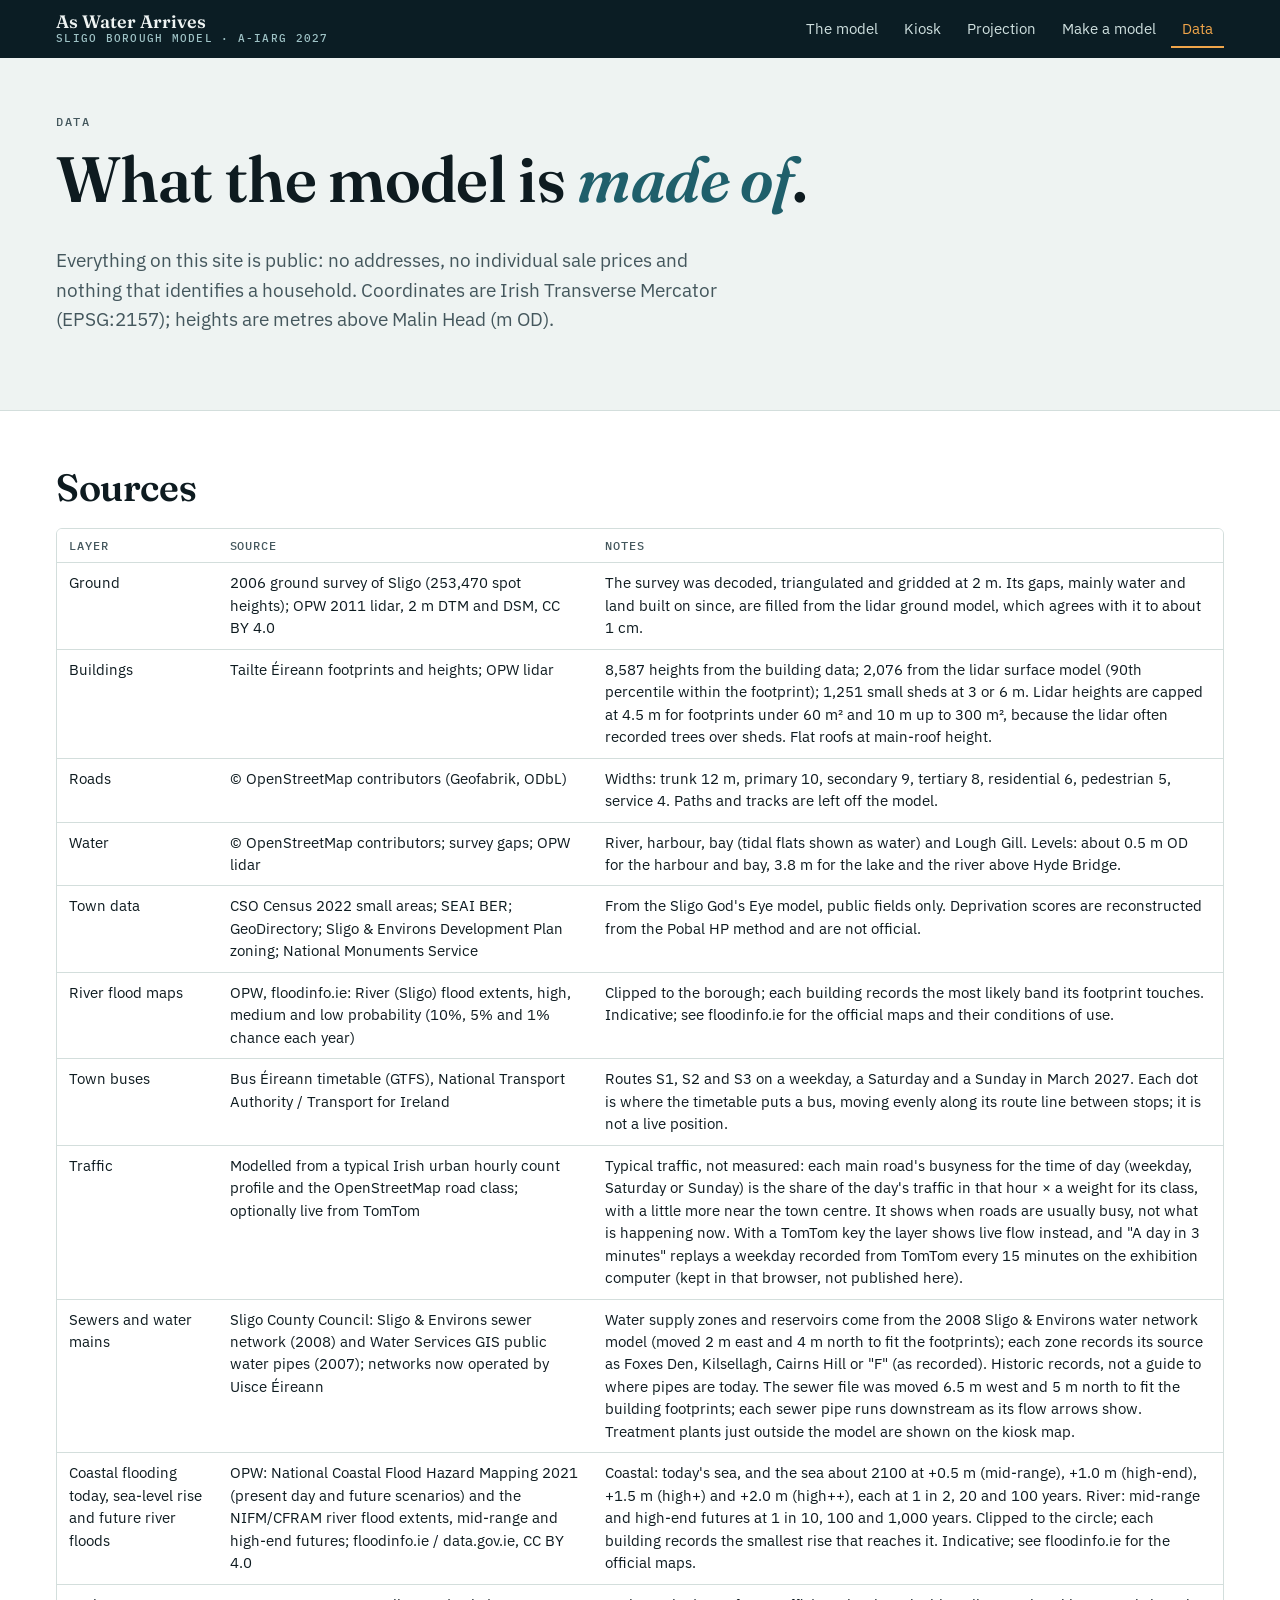
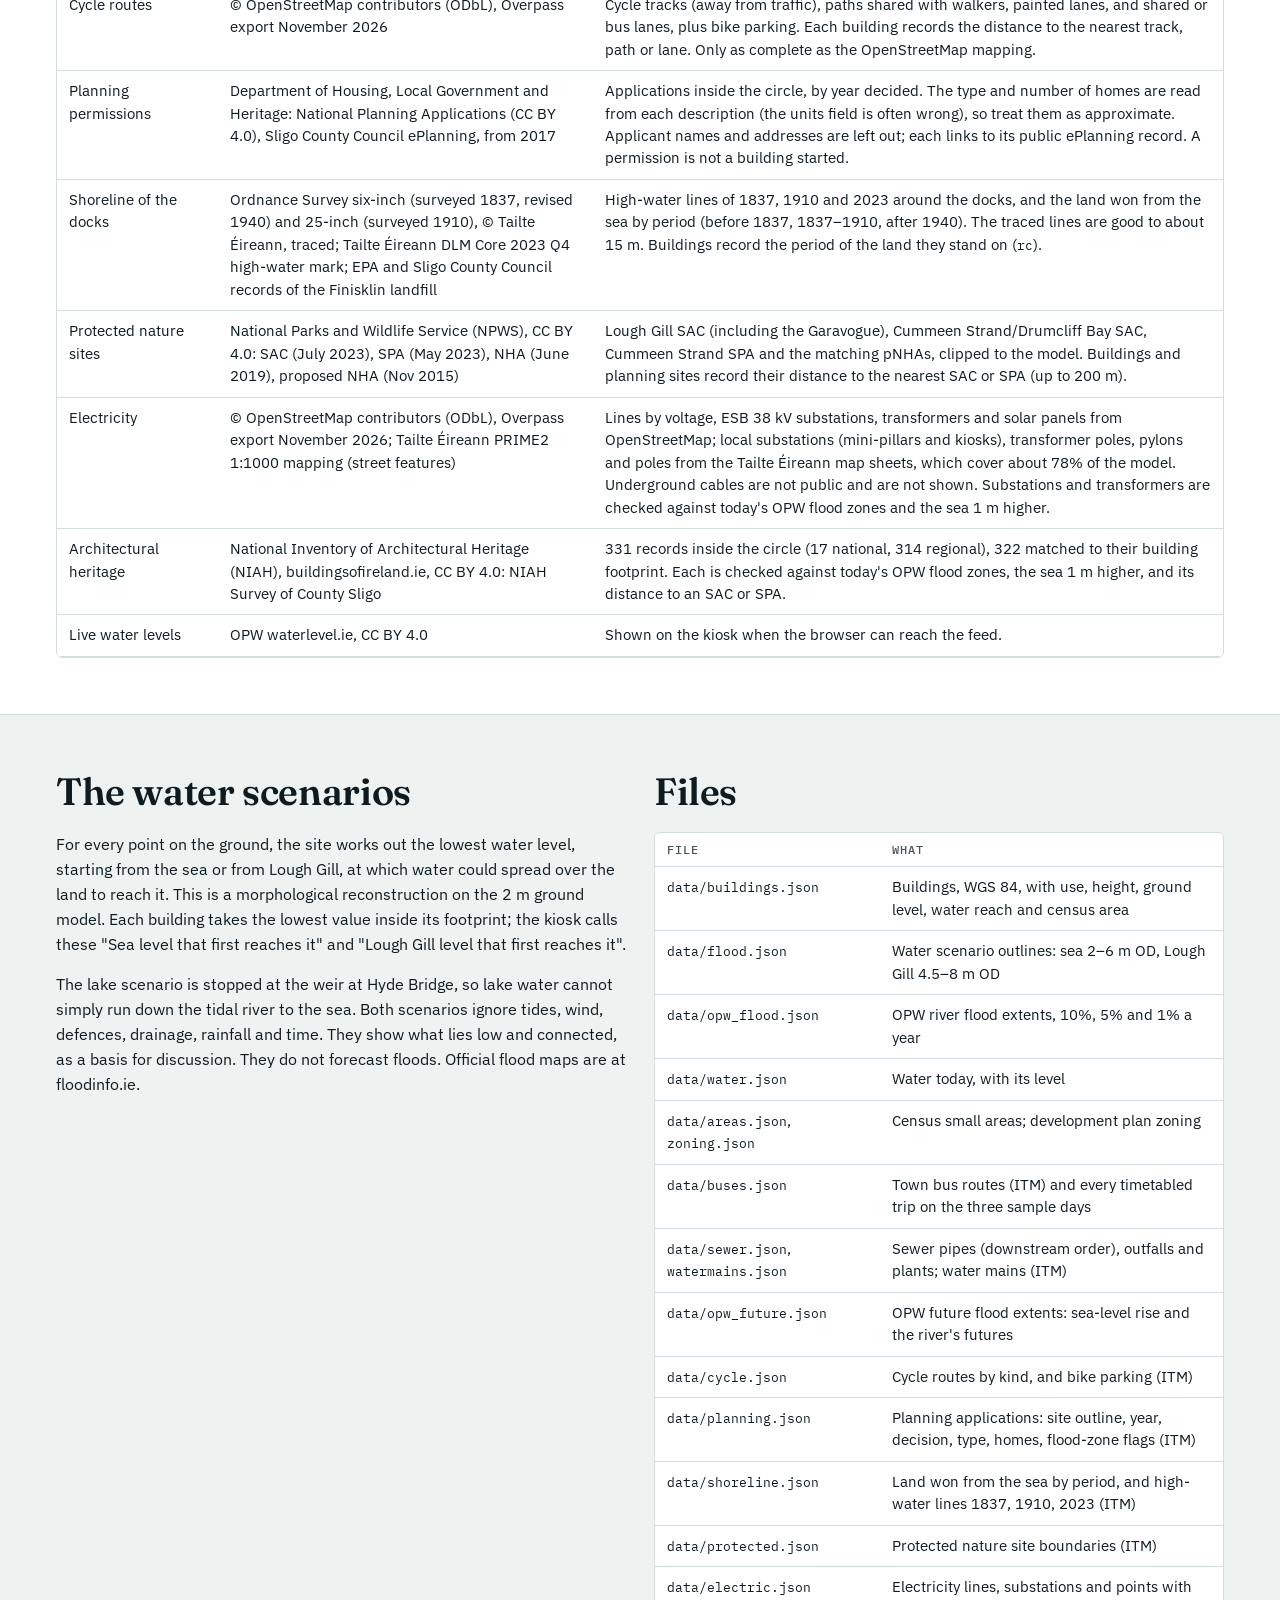
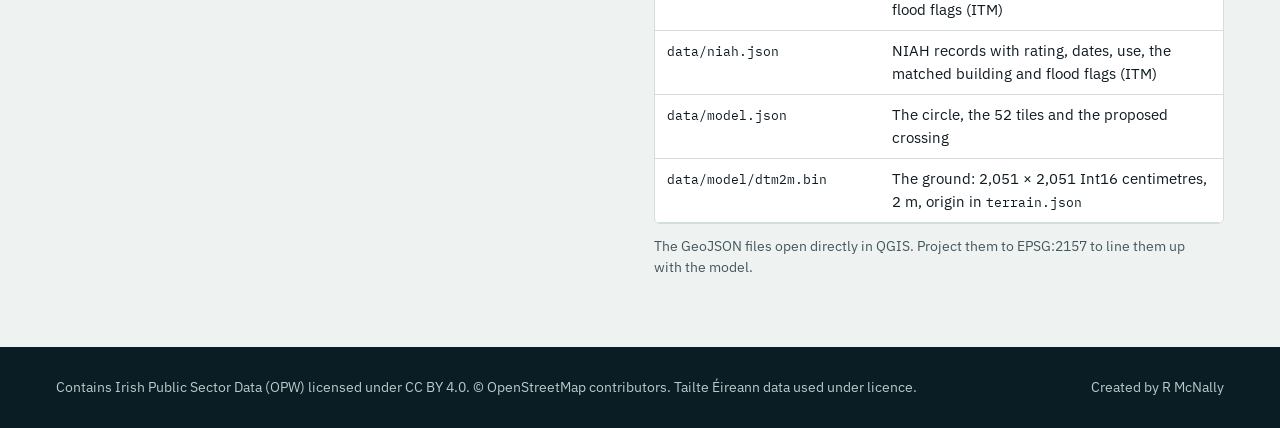
==== commit 6259a2cf: "Shoreline of the docks: land won from the sea since 1837 and the high-water lines of 1837, 1910 and " ====
--- a/data.html
+++ b/data.html
@@ -49,6 +49,7 @@
       <tr><td>Coastal flooding today, sea-level rise and future river floods</td><td>OPW: National Coastal Flood Hazard Mapping 2021 (present day and future scenarios) and the NIFM/CFRAM river flood extents, mid-range and high-end futures; floodinfo.ie / data.gov.ie, CC BY 4.0</td><td>Coastal: today's sea, and the sea about 2100 at +0.5 m (mid-range), +1.0 m (high-end), +1.5 m (high+) and +2.0 m (high++), each at 1 in 2, 20 and 100 years. River: mid-range and high-end futures at 1 in 10, 100 and 1,000 years. Clipped to the circle; each building records the smallest rise that reaches it. Indicative; see floodinfo.ie for the official maps.</td></tr>
       <tr><td>Cycle routes</td><td>© OpenStreetMap contributors (ODbL), Overpass export November 2026</td><td>Cycle tracks (away from traffic), paths shared with walkers, painted lanes, and shared or bus lanes, plus bike parking. Each building records the distance to the nearest track, path or lane. Only as complete as the OpenStreetMap mapping.</td></tr>
       <tr><td>Planning permissions</td><td>Department of Housing, Local Government and Heritage: National Planning Applications (CC BY 4.0), Sligo County Council ePlanning, from 2017</td><td>Applications inside the circle, by year decided. The type and number of homes are read from each description (the units field is often wrong), so treat them as approximate. Applicant names and addresses are left out; each links to its public ePlanning record. A permission is not a building started.</td></tr>
+      <tr><td>Shoreline of the docks</td><td>Ordnance Survey six-inch (surveyed 1837, revised 1940) and 25-inch (surveyed 1910), © Tailte Éireann, traced; Tailte Éireann DLM Core 2023 Q4 high-water mark; EPA and Sligo County Council records of the Finisklin landfill</td><td>High-water lines of 1837, 1910 and 2023 around the docks, and the land won from the sea by period (before 1837, 1837–1910, after 1940). The traced lines are good to about 15 m. Buildings record the period of the land they stand on (<code>rc</code>).</td></tr>
       <tr><td>Protected nature sites</td><td>National Parks and Wildlife Service (NPWS), CC BY 4.0: SAC (July 2023), SPA (May 2023), NHA (June 2019), proposed NHA (Nov 2015)</td><td>Lough Gill SAC (including the Garavogue), Cummeen Strand/Drumcliff Bay SAC, Cummeen Strand SPA and the matching pNHAs, clipped to the model. Buildings and planning sites record their distance to the nearest SAC or SPA (up to 200 m).</td></tr>
       <tr><td>Electricity</td><td>© OpenStreetMap contributors (ODbL), Overpass export November 2026; Tailte Éireann PRIME2 1:1000 mapping (street features)</td><td>Lines by voltage, ESB 38 kV substations, transformers and solar panels from OpenStreetMap; local substations (mini-pillars and kiosks), transformer poles, pylons and poles from the Tailte Éireann map sheets, which cover about 78% of the model. Underground cables are not public and are not shown. Substations and transformers are checked against today's OPW flood zones and the sea 1 m higher.</td></tr>
       <tr><td>Architectural heritage</td><td>National Inventory of Architectural Heritage (NIAH), buildingsofireland.ie, CC BY 4.0: NIAH Survey of County Sligo</td><td>331 records inside the circle (17 national, 314 regional), 322 matched to their building footprint. Each is checked against today's OPW flood zones, the sea 1 m higher, and its distance to an SAC or SPA.</td></tr>
@@ -77,6 +78,7 @@
         <tr><td><code>data/opw_future.json</code></td><td>OPW future flood extents: sea-level rise and the river's futures</td></tr>
         <tr><td><code>data/cycle.json</code></td><td>Cycle routes by kind, and bike parking (ITM)</td></tr>
         <tr><td><code>data/planning.json</code></td><td>Planning applications: site outline, year, decision, type, homes, flood-zone flags (ITM)</td></tr>
+        <tr><td><code>data/shoreline.json</code></td><td>Land won from the sea by period, and high-water lines 1837, 1910, 2023 (ITM)</td></tr>
         <tr><td><code>data/protected.json</code></td><td>Protected nature site boundaries (ITM)</td></tr>
         <tr><td><code>data/electric.json</code></td><td>Electricity lines, substations and points with flood flags (ITM)</td></tr>
         <tr><td><code>data/niah.json</code></td><td>NIAH records with rating, dates, use, the matched building and flood flags (ITM)</td></tr>
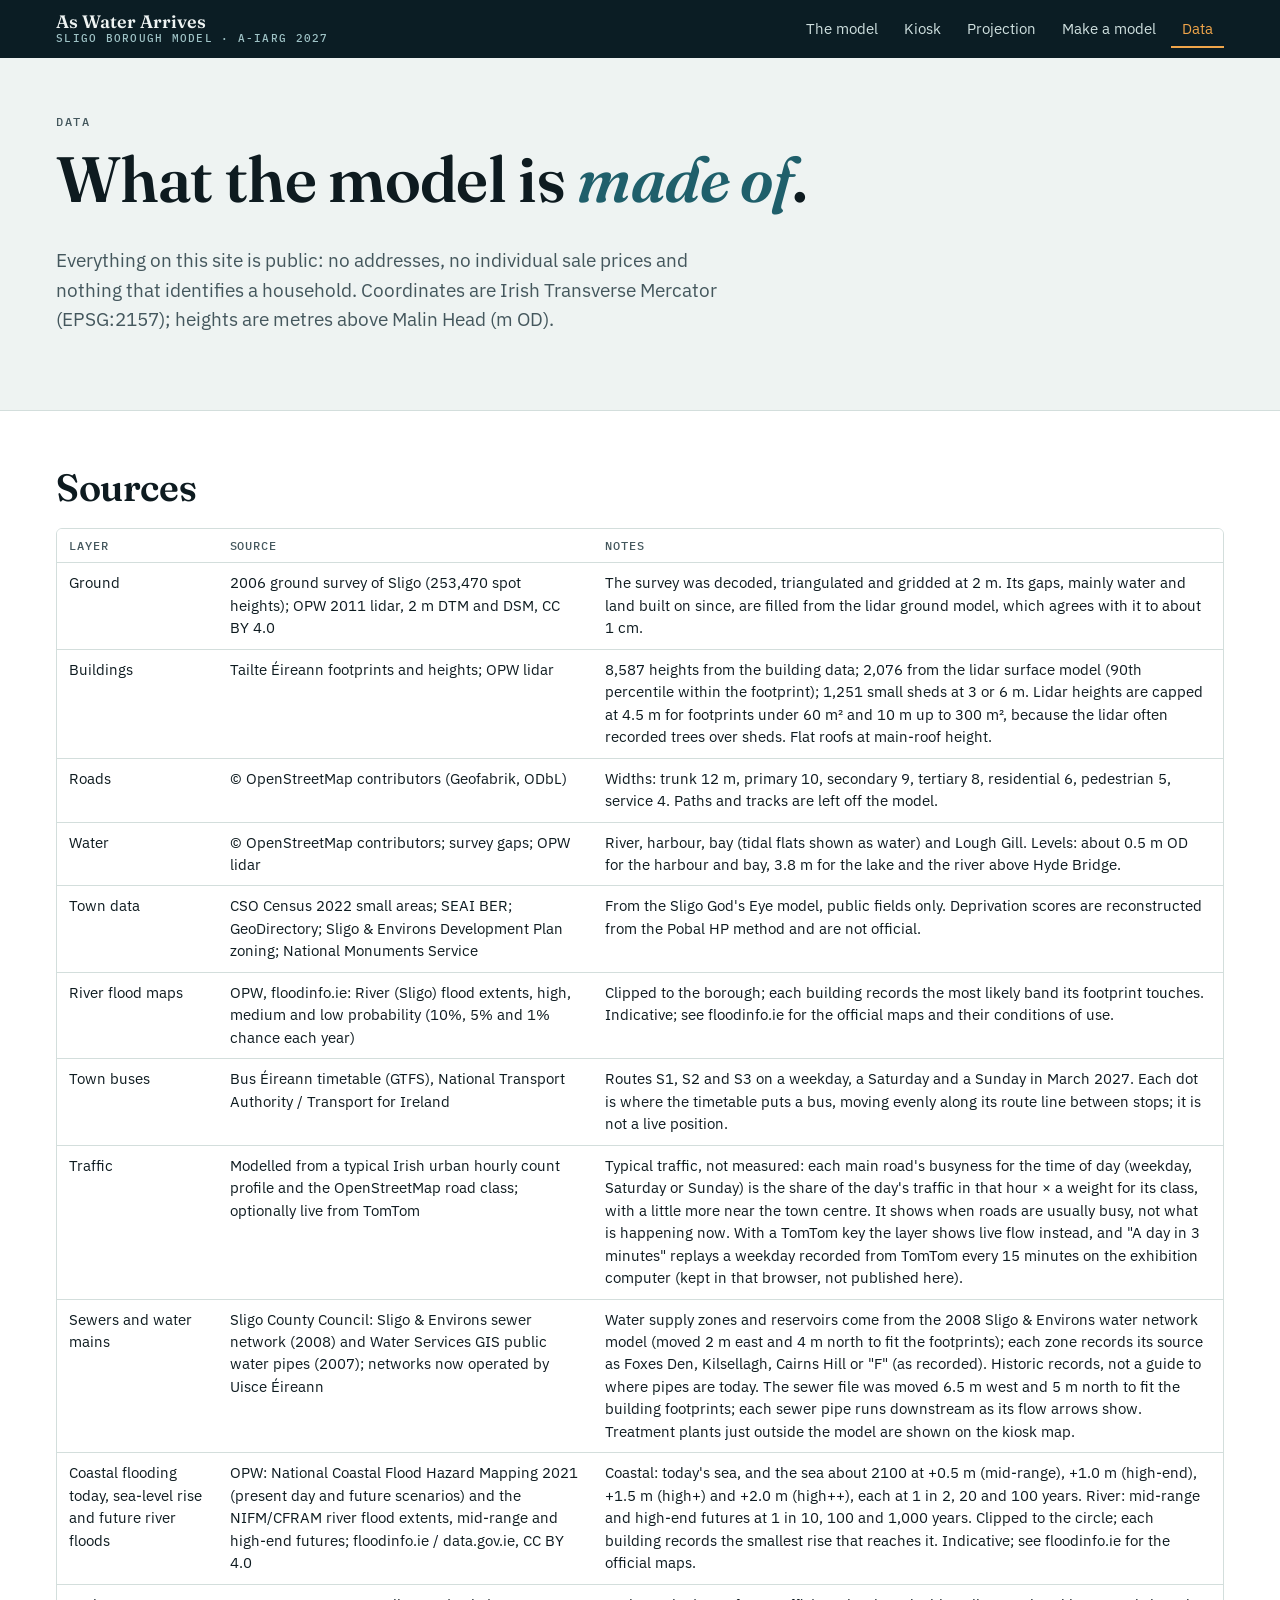
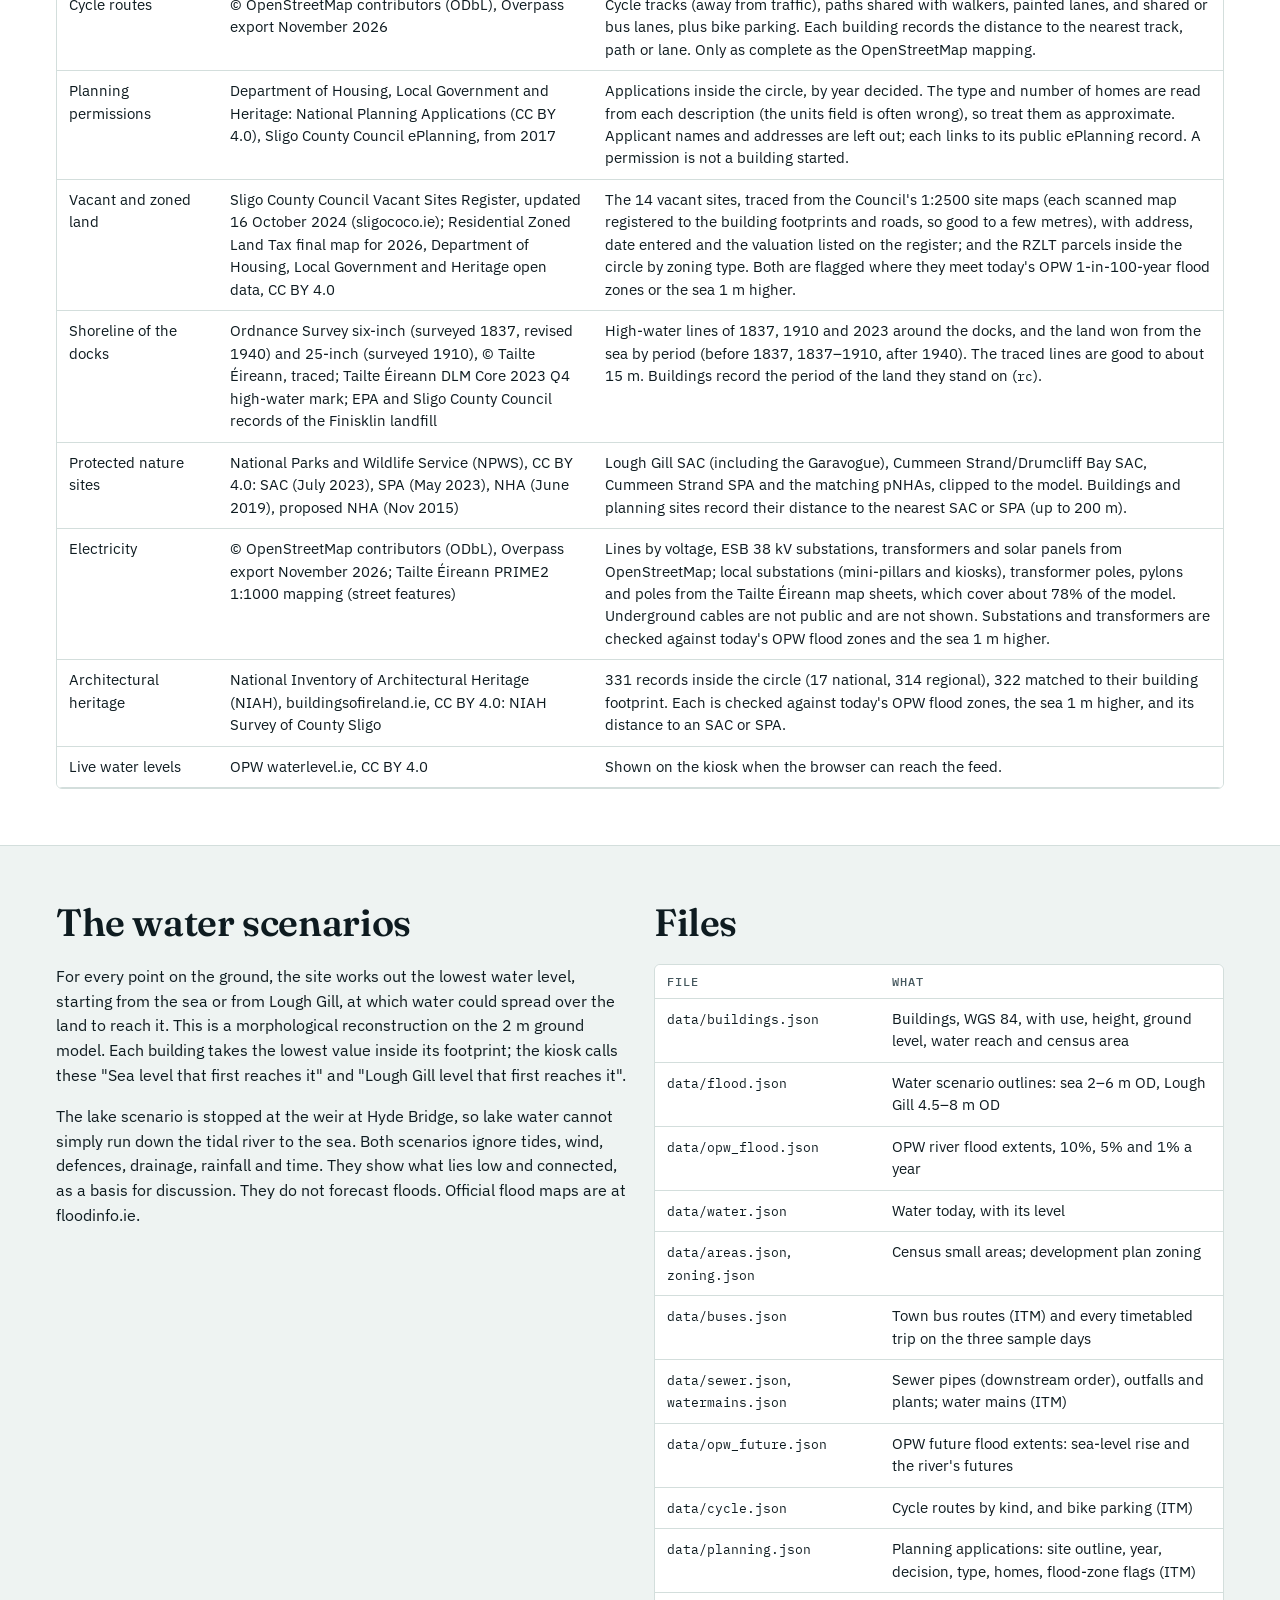
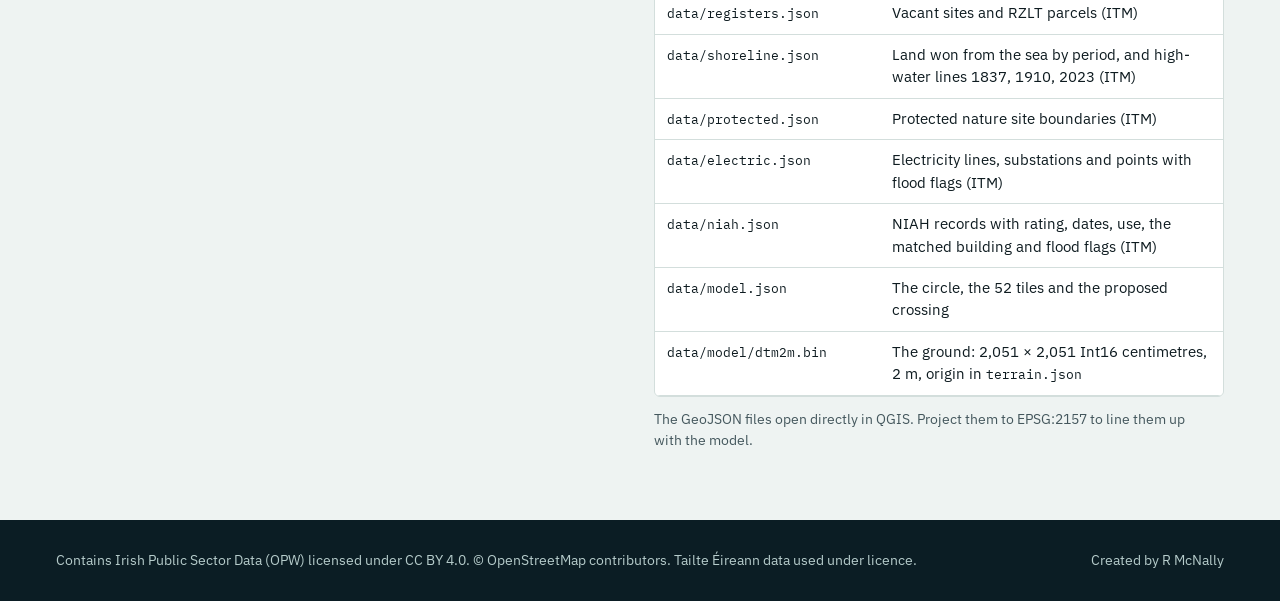
==== commit a0b01c9e: "Vacant and zoned land: Sligo County Council Vacant Sites Register (2024) and the RZLT map for 2026 K" ====
--- a/data.html
+++ b/data.html
@@ -49,6 +49,7 @@
       <tr><td>Coastal flooding today, sea-level rise and future river floods</td><td>OPW: National Coastal Flood Hazard Mapping 2021 (present day and future scenarios) and the NIFM/CFRAM river flood extents, mid-range and high-end futures; floodinfo.ie / data.gov.ie, CC BY 4.0</td><td>Coastal: today's sea, and the sea about 2100 at +0.5 m (mid-range), +1.0 m (high-end), +1.5 m (high+) and +2.0 m (high++), each at 1 in 2, 20 and 100 years. River: mid-range and high-end futures at 1 in 10, 100 and 1,000 years. Clipped to the circle; each building records the smallest rise that reaches it. Indicative; see floodinfo.ie for the official maps.</td></tr>
       <tr><td>Cycle routes</td><td>© OpenStreetMap contributors (ODbL), Overpass export November 2026</td><td>Cycle tracks (away from traffic), paths shared with walkers, painted lanes, and shared or bus lanes, plus bike parking. Each building records the distance to the nearest track, path or lane. Only as complete as the OpenStreetMap mapping.</td></tr>
       <tr><td>Planning permissions</td><td>Department of Housing, Local Government and Heritage: National Planning Applications (CC BY 4.0), Sligo County Council ePlanning, from 2017</td><td>Applications inside the circle, by year decided. The type and number of homes are read from each description (the units field is often wrong), so treat them as approximate. Applicant names and addresses are left out; each links to its public ePlanning record. A permission is not a building started.</td></tr>
+      <tr><td>Vacant and zoned land</td><td>Sligo County Council Vacant Sites Register, updated 16 October 2024 (sligococo.ie); Residential Zoned Land Tax final map for 2026, Department of Housing, Local Government and Heritage open data, CC BY 4.0</td><td>The 14 vacant sites, traced from the Council's 1:2500 site maps (each scanned map registered to the building footprints and roads, so good to a few metres), with address, date entered and the valuation listed on the register; and the RZLT parcels inside the circle by zoning type. Both are flagged where they meet today's OPW 1-in-100-year flood zones or the sea 1 m higher.</td></tr>
       <tr><td>Shoreline of the docks</td><td>Ordnance Survey six-inch (surveyed 1837, revised 1940) and 25-inch (surveyed 1910), © Tailte Éireann, traced; Tailte Éireann DLM Core 2023 Q4 high-water mark; EPA and Sligo County Council records of the Finisklin landfill</td><td>High-water lines of 1837, 1910 and 2023 around the docks, and the land won from the sea by period (before 1837, 1837–1910, after 1940). The traced lines are good to about 15 m. Buildings record the period of the land they stand on (<code>rc</code>).</td></tr>
       <tr><td>Protected nature sites</td><td>National Parks and Wildlife Service (NPWS), CC BY 4.0: SAC (July 2023), SPA (May 2023), NHA (June 2019), proposed NHA (Nov 2015)</td><td>Lough Gill SAC (including the Garavogue), Cummeen Strand/Drumcliff Bay SAC, Cummeen Strand SPA and the matching pNHAs, clipped to the model. Buildings and planning sites record their distance to the nearest SAC or SPA (up to 200 m).</td></tr>
       <tr><td>Electricity</td><td>© OpenStreetMap contributors (ODbL), Overpass export November 2026; Tailte Éireann PRIME2 1:1000 mapping (street features)</td><td>Lines by voltage, ESB 38 kV substations, transformers and solar panels from OpenStreetMap; local substations (mini-pillars and kiosks), transformer poles, pylons and poles from the Tailte Éireann map sheets, which cover about 78% of the model. Underground cables are not public and are not shown. Substations and transformers are checked against today's OPW flood zones and the sea 1 m higher.</td></tr>
@@ -78,6 +79,7 @@
         <tr><td><code>data/opw_future.json</code></td><td>OPW future flood extents: sea-level rise and the river's futures</td></tr>
         <tr><td><code>data/cycle.json</code></td><td>Cycle routes by kind, and bike parking (ITM)</td></tr>
         <tr><td><code>data/planning.json</code></td><td>Planning applications: site outline, year, decision, type, homes, flood-zone flags (ITM)</td></tr>
+        <tr><td><code>data/registers.json</code></td><td>Vacant sites and RZLT parcels (ITM)</td></tr>
         <tr><td><code>data/shoreline.json</code></td><td>Land won from the sea by period, and high-water lines 1837, 1910, 2023 (ITM)</td></tr>
         <tr><td><code>data/protected.json</code></td><td>Protected nature site boundaries (ITM)</td></tr>
         <tr><td><code>data/electric.json</code></td><td>Electricity lines, substations and points with flood flags (ITM)</td></tr>
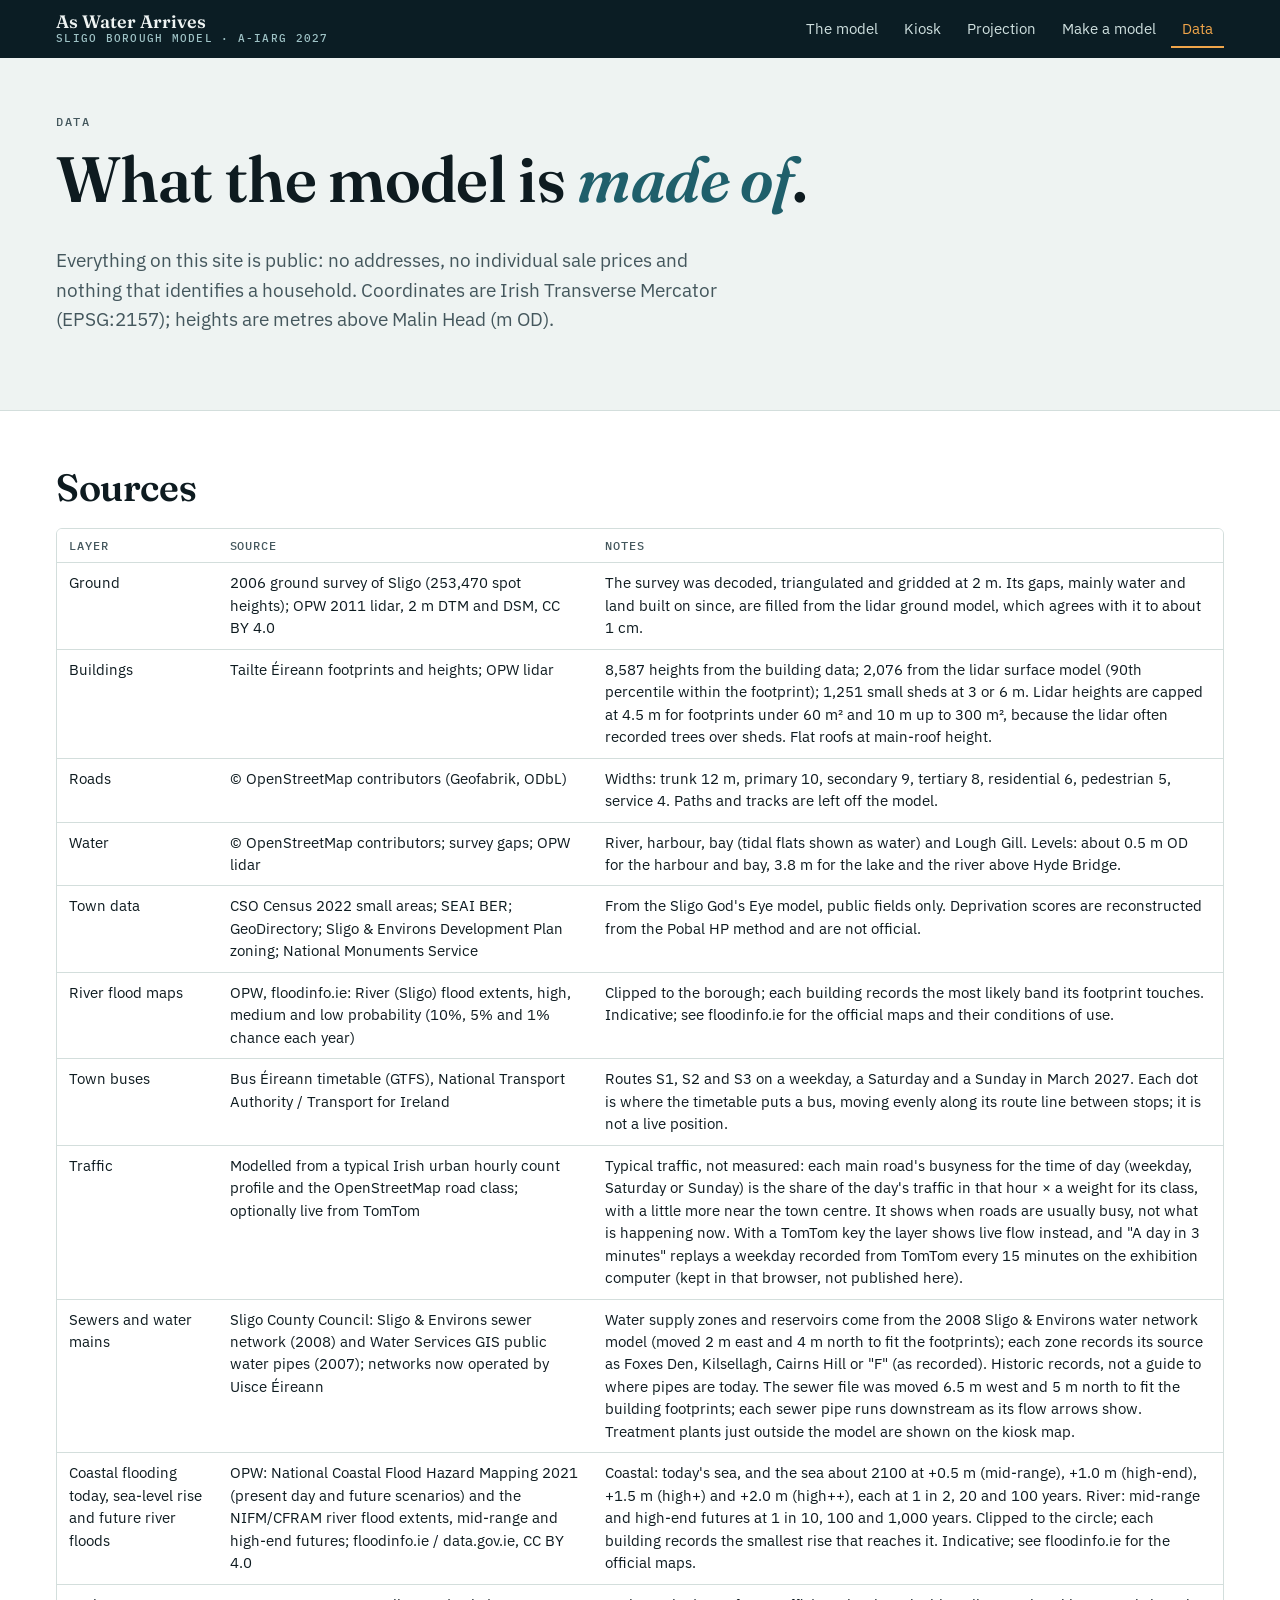
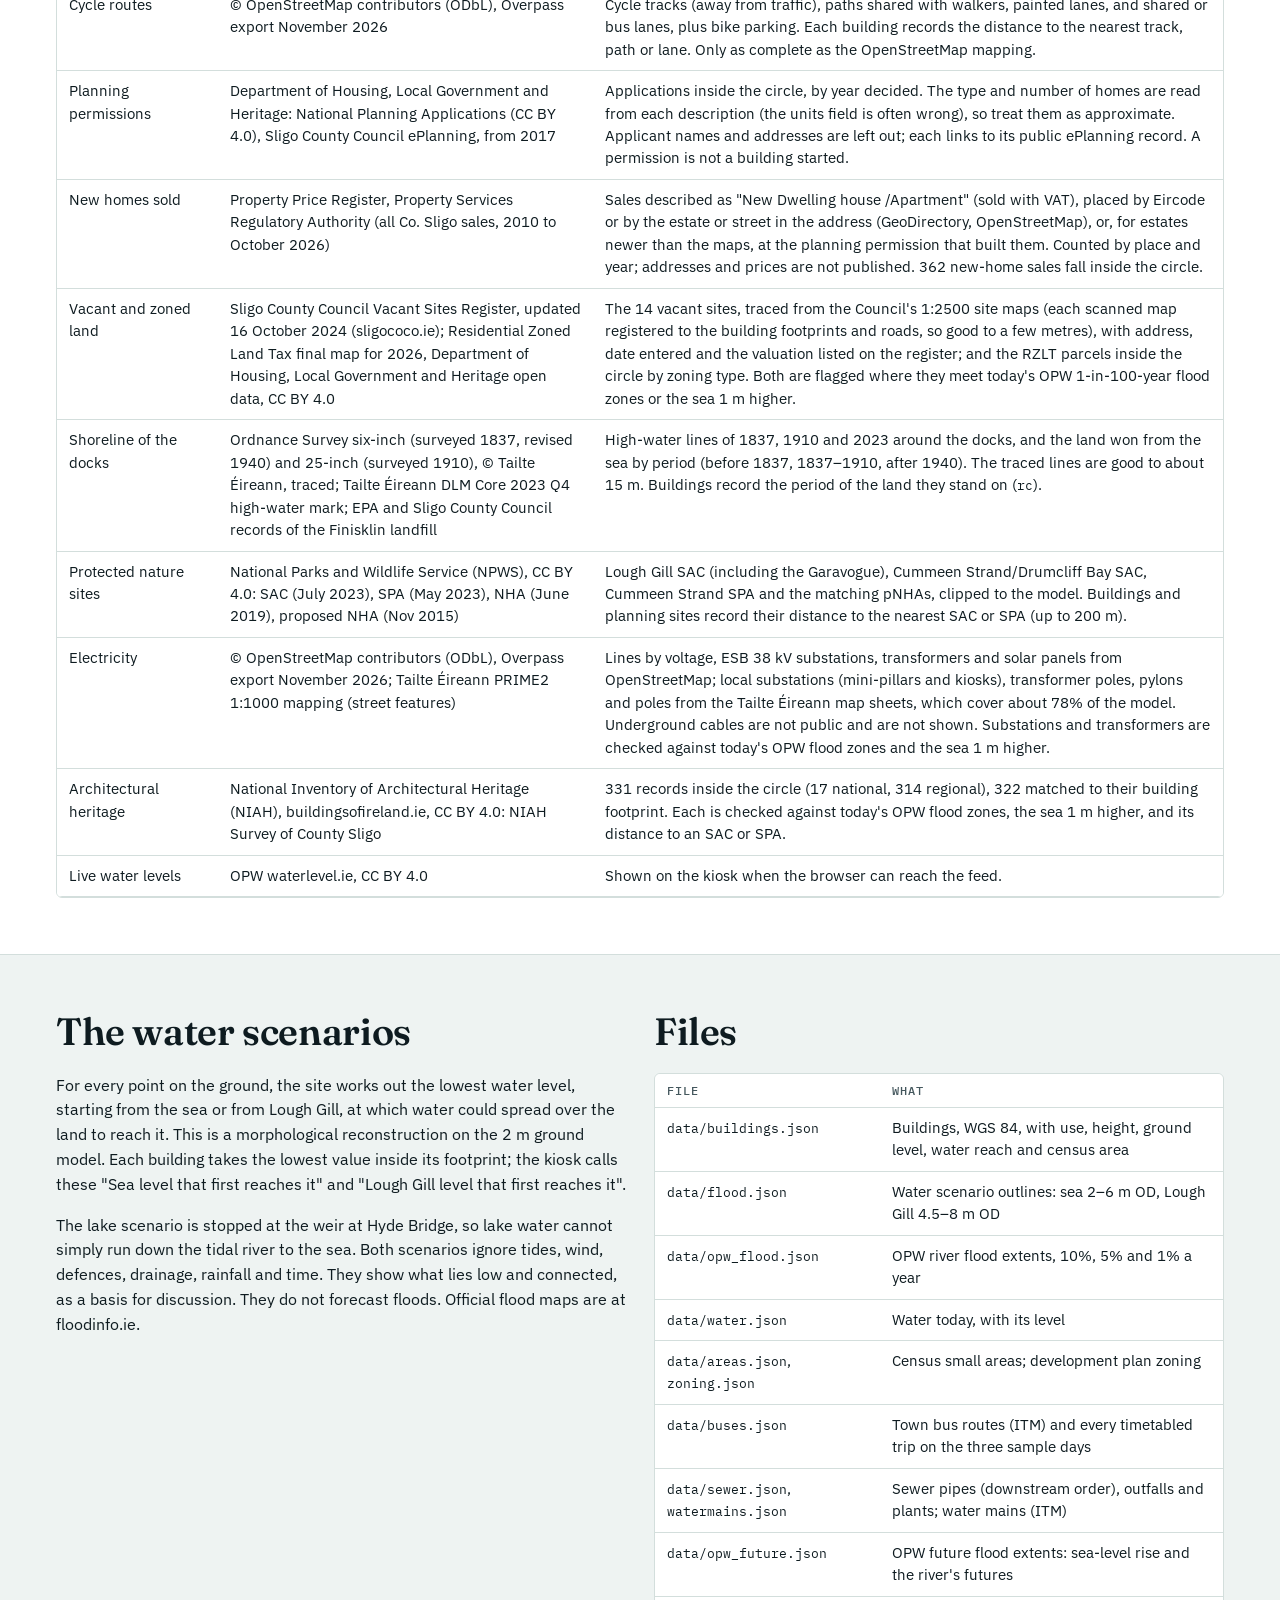
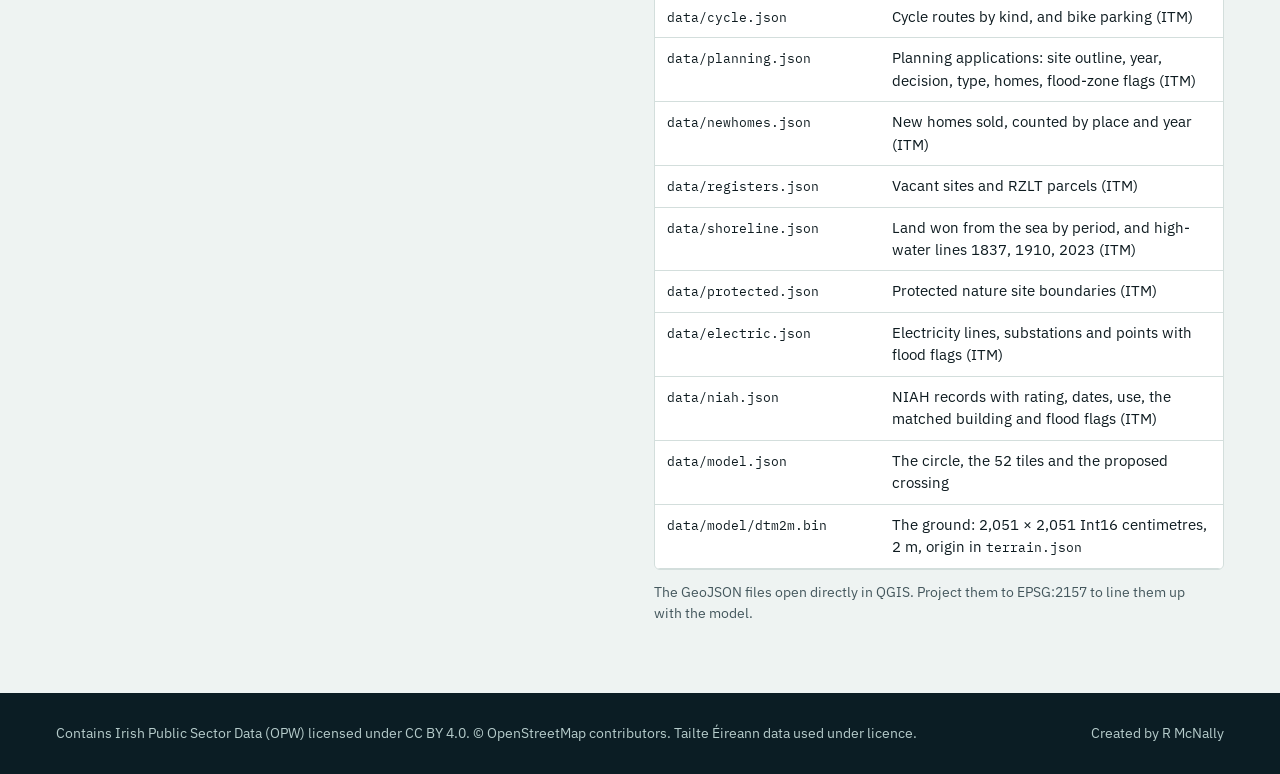
==== commit 5f1fd30b: "New homes sold: Property Price Register new-dwelling sales in the circle, counted by estate and year" ====
--- a/data.html
+++ b/data.html
@@ -49,6 +49,7 @@
       <tr><td>Coastal flooding today, sea-level rise and future river floods</td><td>OPW: National Coastal Flood Hazard Mapping 2021 (present day and future scenarios) and the NIFM/CFRAM river flood extents, mid-range and high-end futures; floodinfo.ie / data.gov.ie, CC BY 4.0</td><td>Coastal: today's sea, and the sea about 2100 at +0.5 m (mid-range), +1.0 m (high-end), +1.5 m (high+) and +2.0 m (high++), each at 1 in 2, 20 and 100 years. River: mid-range and high-end futures at 1 in 10, 100 and 1,000 years. Clipped to the circle; each building records the smallest rise that reaches it. Indicative; see floodinfo.ie for the official maps.</td></tr>
       <tr><td>Cycle routes</td><td>© OpenStreetMap contributors (ODbL), Overpass export November 2026</td><td>Cycle tracks (away from traffic), paths shared with walkers, painted lanes, and shared or bus lanes, plus bike parking. Each building records the distance to the nearest track, path or lane. Only as complete as the OpenStreetMap mapping.</td></tr>
       <tr><td>Planning permissions</td><td>Department of Housing, Local Government and Heritage: National Planning Applications (CC BY 4.0), Sligo County Council ePlanning, from 2017</td><td>Applications inside the circle, by year decided. The type and number of homes are read from each description (the units field is often wrong), so treat them as approximate. Applicant names and addresses are left out; each links to its public ePlanning record. A permission is not a building started.</td></tr>
+      <tr><td>New homes sold</td><td>Property Price Register, Property Services Regulatory Authority (all Co. Sligo sales, 2010 to October 2026)</td><td>Sales described as "New Dwelling house /Apartment" (sold with VAT), placed by Eircode or by the estate or street in the address (GeoDirectory, OpenStreetMap), or, for estates newer than the maps, at the planning permission that built them. Counted by place and year; addresses and prices are not published. 362 new-home sales fall inside the circle.</td></tr>
       <tr><td>Vacant and zoned land</td><td>Sligo County Council Vacant Sites Register, updated 16 October 2024 (sligococo.ie); Residential Zoned Land Tax final map for 2026, Department of Housing, Local Government and Heritage open data, CC BY 4.0</td><td>The 14 vacant sites, traced from the Council's 1:2500 site maps (each scanned map registered to the building footprints and roads, so good to a few metres), with address, date entered and the valuation listed on the register; and the RZLT parcels inside the circle by zoning type. Both are flagged where they meet today's OPW 1-in-100-year flood zones or the sea 1 m higher.</td></tr>
       <tr><td>Shoreline of the docks</td><td>Ordnance Survey six-inch (surveyed 1837, revised 1940) and 25-inch (surveyed 1910), © Tailte Éireann, traced; Tailte Éireann DLM Core 2023 Q4 high-water mark; EPA and Sligo County Council records of the Finisklin landfill</td><td>High-water lines of 1837, 1910 and 2023 around the docks, and the land won from the sea by period (before 1837, 1837–1910, after 1940). The traced lines are good to about 15 m. Buildings record the period of the land they stand on (<code>rc</code>).</td></tr>
       <tr><td>Protected nature sites</td><td>National Parks and Wildlife Service (NPWS), CC BY 4.0: SAC (July 2023), SPA (May 2023), NHA (June 2019), proposed NHA (Nov 2015)</td><td>Lough Gill SAC (including the Garavogue), Cummeen Strand/Drumcliff Bay SAC, Cummeen Strand SPA and the matching pNHAs, clipped to the model. Buildings and planning sites record their distance to the nearest SAC or SPA (up to 200 m).</td></tr>
@@ -79,6 +80,7 @@
         <tr><td><code>data/opw_future.json</code></td><td>OPW future flood extents: sea-level rise and the river's futures</td></tr>
         <tr><td><code>data/cycle.json</code></td><td>Cycle routes by kind, and bike parking (ITM)</td></tr>
         <tr><td><code>data/planning.json</code></td><td>Planning applications: site outline, year, decision, type, homes, flood-zone flags (ITM)</td></tr>
+        <tr><td><code>data/newhomes.json</code></td><td>New homes sold, counted by place and year (ITM)</td></tr>
         <tr><td><code>data/registers.json</code></td><td>Vacant sites and RZLT parcels (ITM)</td></tr>
         <tr><td><code>data/shoreline.json</code></td><td>Land won from the sea by period, and high-water lines 1837, 1910, 2023 (ITM)</td></tr>
         <tr><td><code>data/protected.json</code></td><td>Protected nature site boundaries (ITM)</td></tr>
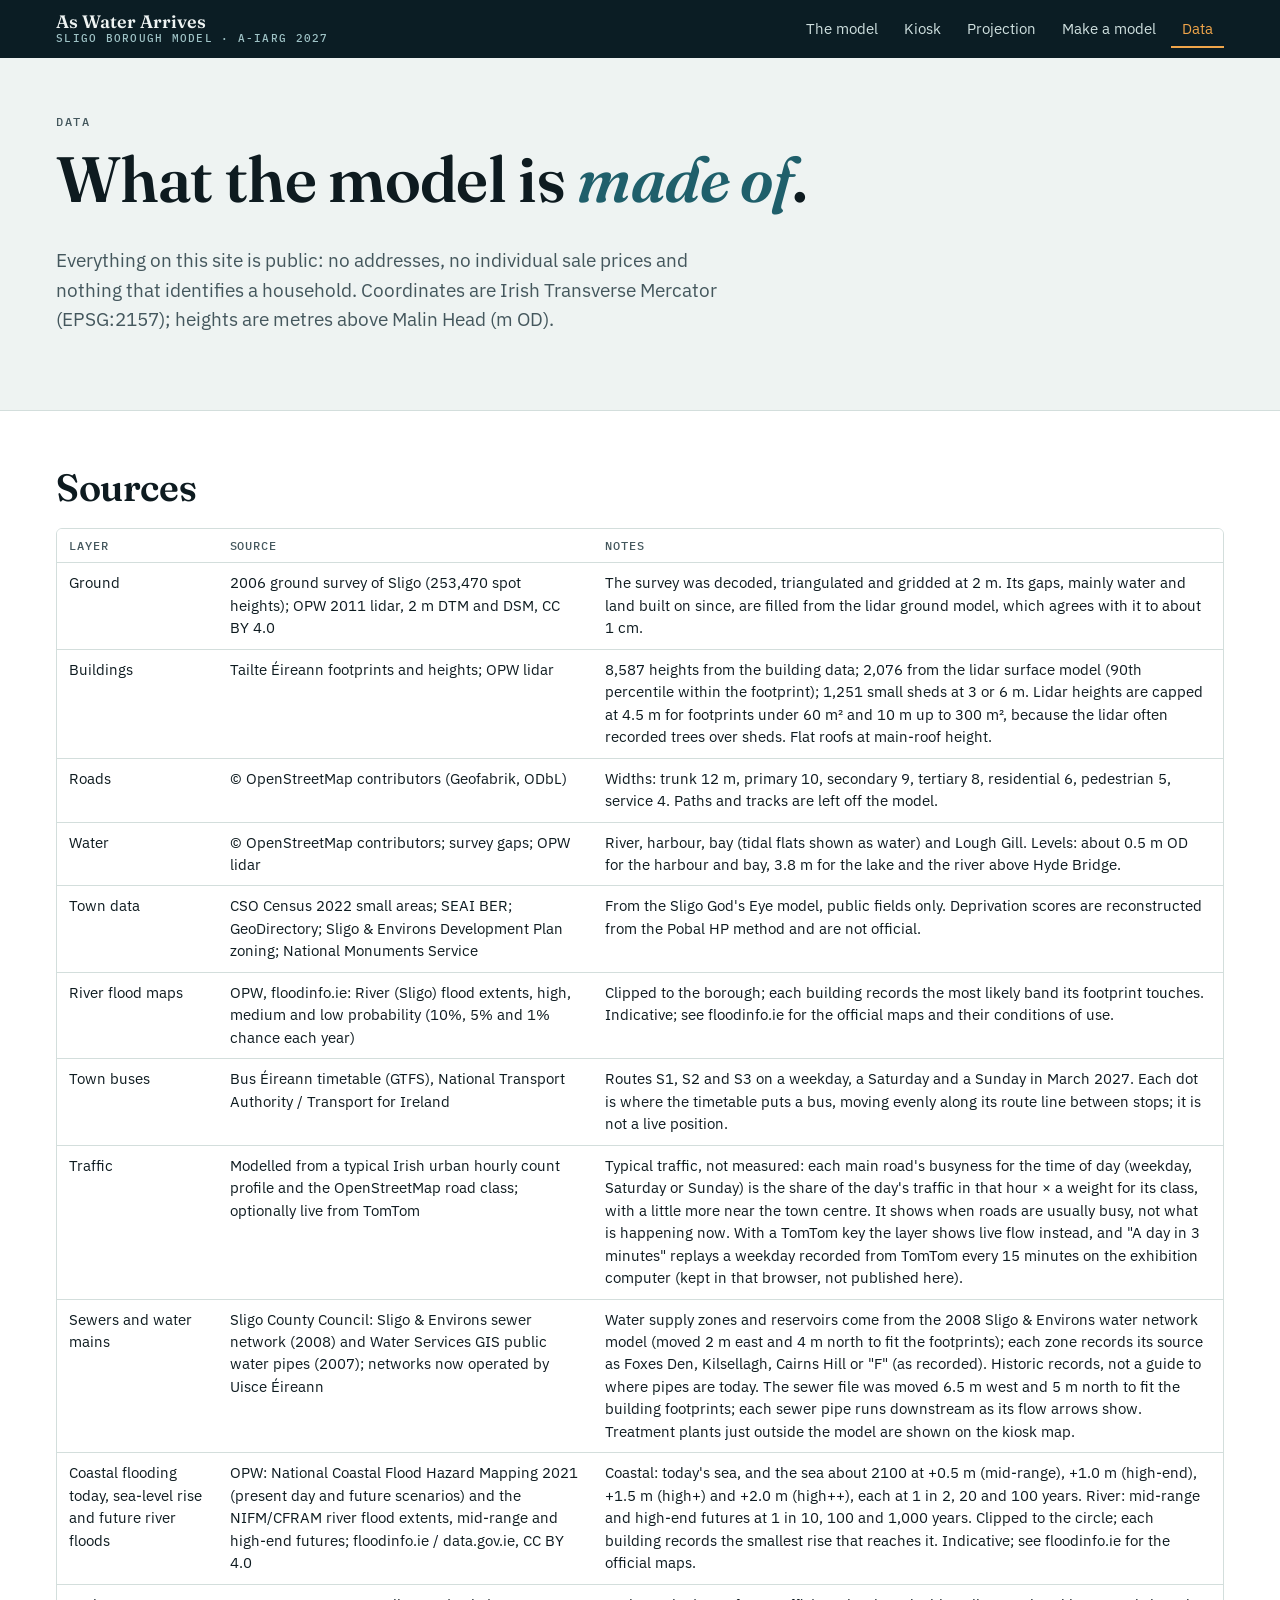
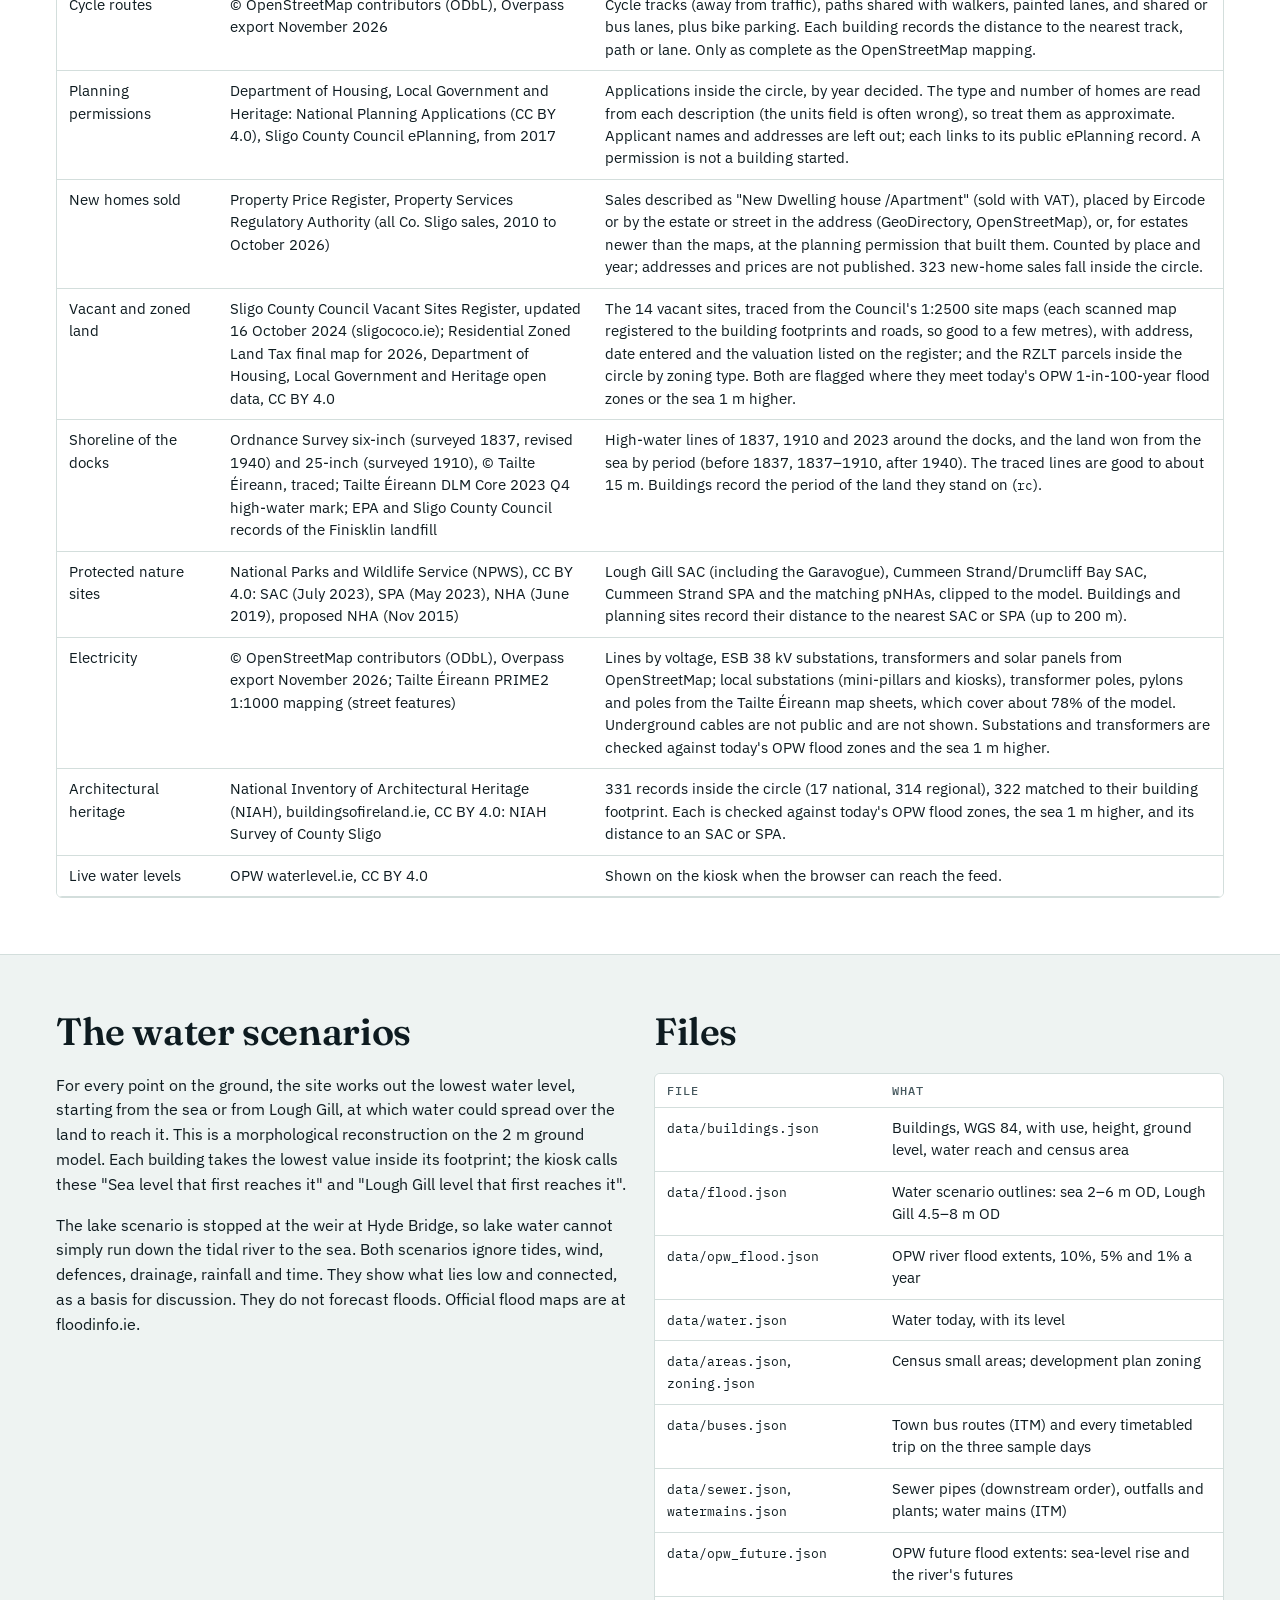
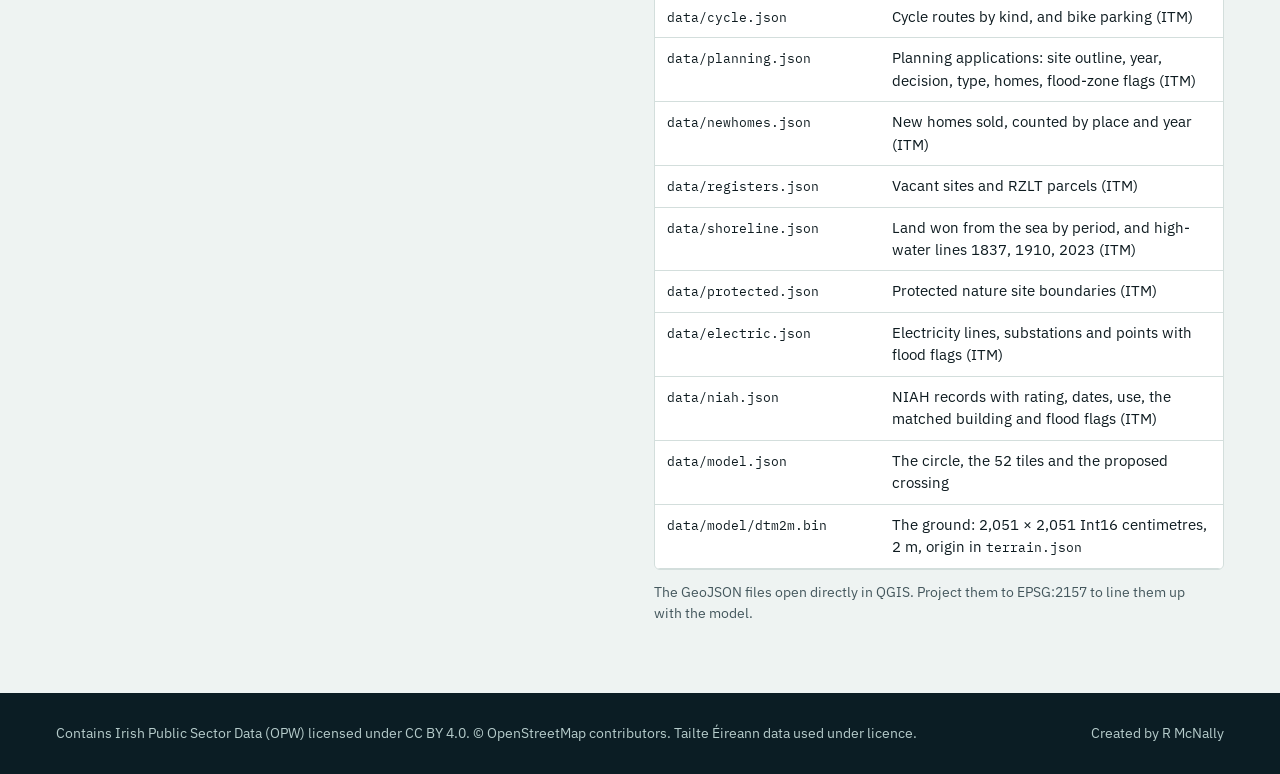
==== commit 8936d1c4: "New homes sold: The Tannery placed from Ray's pin (just outside the circle) Co-Authored-By: Claude O" ====
--- a/data.html
+++ b/data.html
@@ -49,7 +49,7 @@
       <tr><td>Coastal flooding today, sea-level rise and future river floods</td><td>OPW: National Coastal Flood Hazard Mapping 2021 (present day and future scenarios) and the NIFM/CFRAM river flood extents, mid-range and high-end futures; floodinfo.ie / data.gov.ie, CC BY 4.0</td><td>Coastal: today's sea, and the sea about 2100 at +0.5 m (mid-range), +1.0 m (high-end), +1.5 m (high+) and +2.0 m (high++), each at 1 in 2, 20 and 100 years. River: mid-range and high-end futures at 1 in 10, 100 and 1,000 years. Clipped to the circle; each building records the smallest rise that reaches it. Indicative; see floodinfo.ie for the official maps.</td></tr>
       <tr><td>Cycle routes</td><td>© OpenStreetMap contributors (ODbL), Overpass export November 2026</td><td>Cycle tracks (away from traffic), paths shared with walkers, painted lanes, and shared or bus lanes, plus bike parking. Each building records the distance to the nearest track, path or lane. Only as complete as the OpenStreetMap mapping.</td></tr>
       <tr><td>Planning permissions</td><td>Department of Housing, Local Government and Heritage: National Planning Applications (CC BY 4.0), Sligo County Council ePlanning, from 2017</td><td>Applications inside the circle, by year decided. The type and number of homes are read from each description (the units field is often wrong), so treat them as approximate. Applicant names and addresses are left out; each links to its public ePlanning record. A permission is not a building started.</td></tr>
-      <tr><td>New homes sold</td><td>Property Price Register, Property Services Regulatory Authority (all Co. Sligo sales, 2010 to October 2026)</td><td>Sales described as "New Dwelling house /Apartment" (sold with VAT), placed by Eircode or by the estate or street in the address (GeoDirectory, OpenStreetMap), or, for estates newer than the maps, at the planning permission that built them. Counted by place and year; addresses and prices are not published. 362 new-home sales fall inside the circle.</td></tr>
+      <tr><td>New homes sold</td><td>Property Price Register, Property Services Regulatory Authority (all Co. Sligo sales, 2010 to October 2026)</td><td>Sales described as "New Dwelling house /Apartment" (sold with VAT), placed by Eircode or by the estate or street in the address (GeoDirectory, OpenStreetMap), or, for estates newer than the maps, at the planning permission that built them. Counted by place and year; addresses and prices are not published. 323 new-home sales fall inside the circle.</td></tr>
       <tr><td>Vacant and zoned land</td><td>Sligo County Council Vacant Sites Register, updated 16 October 2024 (sligococo.ie); Residential Zoned Land Tax final map for 2026, Department of Housing, Local Government and Heritage open data, CC BY 4.0</td><td>The 14 vacant sites, traced from the Council's 1:2500 site maps (each scanned map registered to the building footprints and roads, so good to a few metres), with address, date entered and the valuation listed on the register; and the RZLT parcels inside the circle by zoning type. Both are flagged where they meet today's OPW 1-in-100-year flood zones or the sea 1 m higher.</td></tr>
       <tr><td>Shoreline of the docks</td><td>Ordnance Survey six-inch (surveyed 1837, revised 1940) and 25-inch (surveyed 1910), © Tailte Éireann, traced; Tailte Éireann DLM Core 2023 Q4 high-water mark; EPA and Sligo County Council records of the Finisklin landfill</td><td>High-water lines of 1837, 1910 and 2023 around the docks, and the land won from the sea by period (before 1837, 1837–1910, after 1940). The traced lines are good to about 15 m. Buildings record the period of the land they stand on (<code>rc</code>).</td></tr>
       <tr><td>Protected nature sites</td><td>National Parks and Wildlife Service (NPWS), CC BY 4.0: SAC (July 2023), SPA (May 2023), NHA (June 2019), proposed NHA (Nov 2015)</td><td>Lough Gill SAC (including the Garavogue), Cummeen Strand/Drumcliff Bay SAC, Cummeen Strand SPA and the matching pNHAs, clipped to the model. Buildings and planning sites record their distance to the nearest SAC or SPA (up to 200 m).</td></tr>
